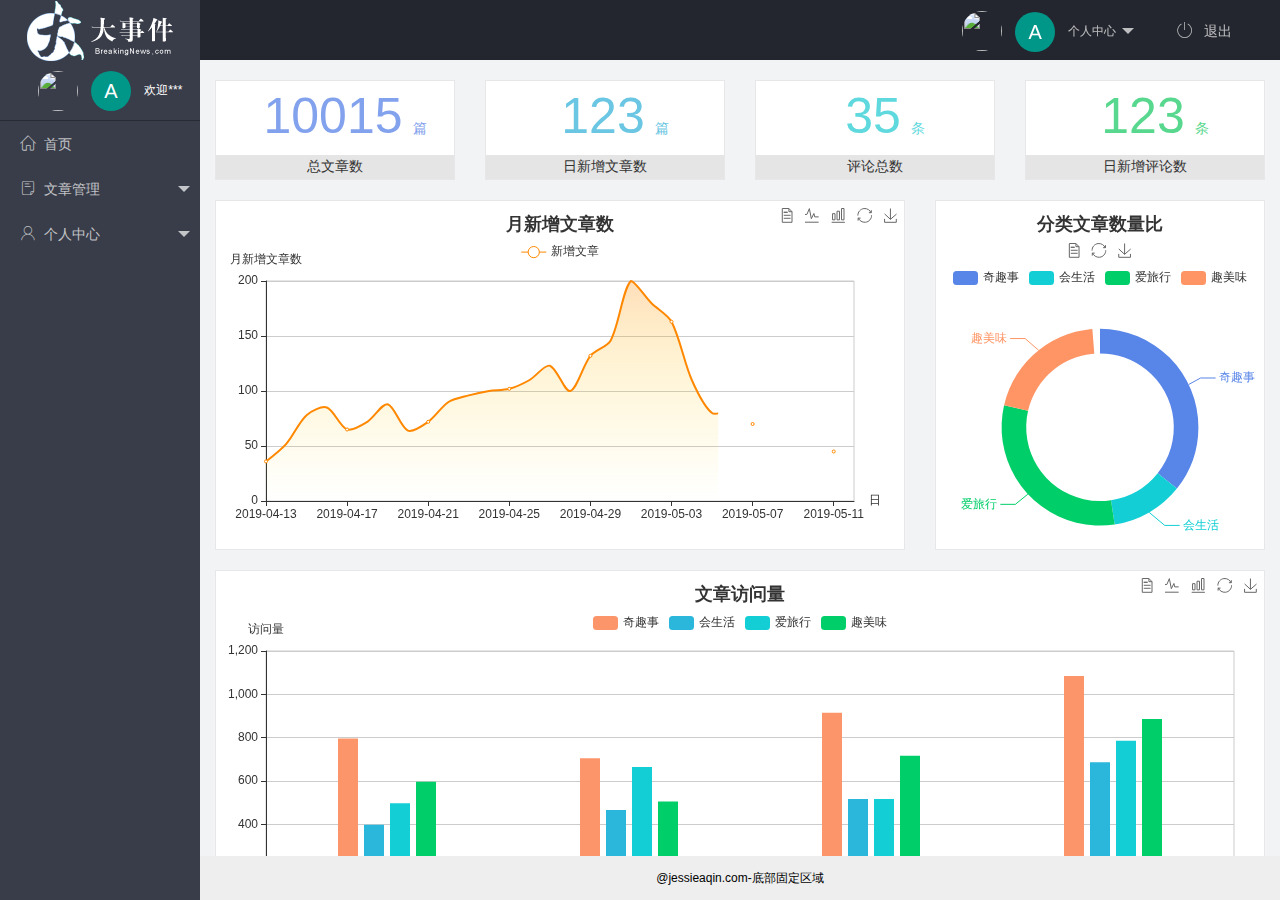
==== home/index.html @ b2eccbf6 "完成了主页功能的开发" ====
<!DOCTYPE html>
<html lang="en">

<head>
    <meta charset="UTF-8">
    <meta http-equiv="X-UA-Compatible" content="IE=edge">
    <meta name="viewport" content="width=device-width, initial-scale=1.0">
    <title>Document</title>
    <!-- 导入layui的样式表 -->
    <link rel="stylesheet" href="/assets/lib/layui/css/layui.css" />
    <!-- 导入自己的样式表 -->
    <link rel="stylesheet" href="/assets/css/index.css" />
    <!--  -->
    <link rel="stylesheet" href="/assets/fonts/iconfont.css">
</head>

<body>
    <div class="layui-layout layui-layout-admin">
        <div class="layui-header">
            <div class="layui-logo layui-hide-xs layui-bg-black">
                <img src="/assets/images/logo.png" alt="" />
            </div>
            <!-- 头部区域（可配合layui 已有的水平导航） -->
            <ul class="layui-nav layui-layout-right">
                <li class="layui-nav-item layui-hide layui-show-md-inline-block">
                    <a href="javascript:;" class="userinfo">
                        <img src="//tva1.sinaimg.cn/crop.0.0.118.118.180/5db11ff4gw1e77d3nqrv8j203b03cweg.jpg"
                            class="layui-nav-img">
                        <span class="text-avatar">A</span>
                        个人中心
                    </a>
                    <dl class="layui-nav-child">
                        <dd><a href="">基本资料</a></dd>
                        <dd><a href="">更换头像</a></dd>
                        <dd><a href="">重置密码</a></dd>
                    </dl>
                </li>
                <li class="layui-nav-item" lay-header-event="menuRight" lay-unselect>
                    <a href="javascript:;" id="btnLogout">
                        <i class="layui-icon">
                            <span class="iconfont icon-tuichu"></span>
                            退出</i>
                    </a>
                </li>
            </ul>
        </div>

        <div class="layui-side layui-bg-black">
            <div class="layui-side-scroll">
                <!-- 头像区域 -->
                <div href="javascript:;" class="userinfo">
                    <img src="//tva1.sinaimg.cn/crop.0.0.118.118.180/5db11ff4gw1e77d3nqrv8j203b03cweg.jpg"
                        class="layui-nav-img">
                    <span class="text-avatar">A</span>
                    <span class="welcome">欢迎***</span>

                </div>
                <!-- 左侧导航区域（可配合layui已有的垂直导航） -->
                <ul class="layui-nav layui-nav-tree" lay-shrink="all">
                    <li class="layui-nav-item">
                        <a href="/home/dashboard.html" target="fm">
                            <span class="iconfont icon-home"></span>首页</a>
                    </li>

                    <li class="layui-nav-item">
                        <a class="" href="javascript:;">
                            <span class="iconfont icon-16"></span>文章管理</a>
                        <dl class="layui-nav-child">
                            <dd><a href="javascript:;">
                                    <i class="layui-icon layui-icon-app"></i>文章类别</a></dd>
                            <dd><a href="javascript:;">
                                    <i class="layui-icon layui-icon-app"></i>文章列表</a></dd>
                            <dd><a href="javascript:;">
                                    <i class="layui-icon layui-icon-app"></i>发布文章</a></dd>
                        </dl>
                    </li>
                    <li class="layui-nav-item">
                        <a href="javascript:;">
                            <span class="iconfont icon-user"></span>个人中心</a>
                        <dl class="layui-nav-child">
                            <dd><a href="javascript:;">
                                    <i class="layui-icon layui-icon-app"></i>基本资料</a></dd>
                            <dd><a href="javascript:;">
                                    <i class="layui-icon layui-icon-app"></i>更换头像</a></dd>
                            <dd><a href="javascript:;">
                                    <i class="layui-icon layui-icon-app"></i>重置密码</a></dd>
                        </dl>
                    </li>

                </ul>
            </div>
        </div>

        <div class="layui-body">
            <!-- 内容主体区域 -->
            <iframe src="/home/dashboard.html" frameborder="0" name="fm"></iframe>
        </div>

        <div class="layui-footer">
            <!-- 底部固定区域 -->
            @jessieaqin.com-底部固定区域
        </div>
    </div>
    <!-- 导入layui 的JS文件 -->
    <script src="/assets/lib/layui/layui.all.js"></script>
    <!-- 导入JQuery -->
    <script src="/assets/lib/jquery.js"></script>
    <!-- 导入自己封装的 baseAPI -->
    <script src="/assets/js/baseApi.js"></script>
    <!-- 导入自己的js文件 -->
    <script src="/assets/js/index.js"></script>


</body>

</html>
---- assets/lib/layui/css/layui.css ----
/** layui-v2.5.5 MIT License By https://www.layui.com */
 .layui-inline,img{display:inline-block;vertical-align:middle}h1,h2,h3,h4,h5,h6{font-weight:400}.layui-edge,.layui-header,.layui-inline,.layui-main{position:relative}.layui-body,.layui-edge,.layui-elip{overflow:hidden}.layui-btn,.layui-edge,.layui-inline,img{vertical-align:middle}.layui-btn,.layui-disabled,.layui-icon,.layui-unselect{-moz-user-select:none;-webkit-user-select:none;-ms-user-select:none}.layui-elip,.layui-form-checkbox span,.layui-form-pane .layui-form-label{text-overflow:ellipsis;white-space:nowrap}.layui-breadcrumb,.layui-tree-btnGroup{visibility:hidden}blockquote,body,button,dd,div,dl,dt,form,h1,h2,h3,h4,h5,h6,input,li,ol,p,pre,td,textarea,th,ul{margin:0;padding:0;-webkit-tap-highlight-color:rgba(0,0,0,0)}a:active,a:hover{outline:0}img{border:none}li{list-style:none}table{border-collapse:collapse;border-spacing:0}h4,h5,h6{font-size:100%}button,input,optgroup,option,select,textarea{font-family:inherit;font-size:inherit;font-style:inherit;font-weight:inherit;outline:0}pre{white-space:pre-wrap;white-space:-moz-pre-wrap;white-space:-pre-wrap;white-space:-o-pre-wrap;word-wrap:break-word}body{line-height:24px;font:14px Helvetica Neue,Helvetica,PingFang SC,Tahoma,Arial,sans-serif}hr{height:1px;margin:10px 0;border:0;clear:both}a{color:#333;text-decoration:none}a:hover{color:#777}a cite{font-style:normal;*cursor:pointer}.layui-border-box,.layui-border-box *{box-sizing:border-box}.layui-box,.layui-box *{box-sizing:content-box}.layui-clear{clear:both;*zoom:1}.layui-clear:after{content:'\20';clear:both;*zoom:1;display:block;height:0}.layui-inline{*display:inline;*zoom:1}.layui-edge{display:inline-block;width:0;height:0;border-width:6px;border-style:dashed;border-color:transparent}.layui-edge-top{top:-4px;border-bottom-color:#999;border-bottom-style:solid}.layui-edge-right{border-left-color:#999;border-left-style:solid}.layui-edge-bottom{top:2px;border-top-color:#999;border-top-style:solid}.layui-edge-left{border-right-color:#999;border-right-style:solid}.layui-disabled,.layui-disabled:hover{color:#d2d2d2!important;cursor:not-allowed!important}.layui-circle{border-radius:100%}.layui-show{display:block!important}.layui-hide{display:none!important}@font-face{font-family:layui-icon;src:url(../font/iconfont.eot?v=250);src:url(../font/iconfont.eot?v=250#iefix) format('embedded-opentype'),url(../font/iconfont.woff2?v=250) format('woff2'),url(../font/iconfont.woff?v=250) format('woff'),url(../font/iconfont.ttf?v=250) format('truetype'),url(../font/iconfont.svg?v=250#layui-icon) format('svg')}.layui-icon{font-family:layui-icon!important;font-size:16px;font-style:normal;-webkit-font-smoothing:antialiased;-moz-osx-font-smoothing:grayscale}.layui-icon-reply-fill:before{content:"\e611"}.layui-icon-set-fill:before{content:"\e614"}.layui-icon-menu-fill:before{content:"\e60f"}.layui-icon-search:before{content:"\e615"}.layui-icon-share:before{content:"\e641"}.layui-icon-set-sm:before{content:"\e620"}.layui-icon-engine:before{content:"\e628"}.layui-icon-close:before{content:"\1006"}.layui-icon-close-fill:before{content:"\1007"}.layui-icon-chart-screen:before{content:"\e629"}.layui-icon-star:before{content:"\e600"}.layui-icon-circle-dot:before{content:"\e617"}.layui-icon-chat:before{content:"\e606"}.layui-icon-release:before{content:"\e609"}.layui-icon-list:before{content:"\e60a"}.layui-icon-chart:before{content:"\e62c"}.layui-icon-ok-circle:before{content:"\1005"}.layui-icon-layim-theme:before{content:"\e61b"}.layui-icon-table:before{content:"\e62d"}.layui-icon-right:before{content:"\e602"}.layui-icon-left:before{content:"\e603"}.layui-icon-cart-simple:before{content:"\e698"}.layui-icon-face-cry:before{content:"\e69c"}.layui-icon-face-smile:before{content:"\e6af"}.layui-icon-survey:before{content:"\e6b2"}.layui-icon-tree:before{content:"\e62e"}.layui-icon-upload-circle:before{content:"\e62f"}.layui-icon-add-circle:before{content:"\e61f"}.layui-icon-download-circle:before{content:"\e601"}.layui-icon-templeate-1:before{content:"\e630"}.layui-icon-util:before{content:"\e631"}.layui-icon-face-surprised:before{content:"\e664"}.layui-icon-edit:before{content:"\e642"}.layui-icon-speaker:before{content:"\e645"}.layui-icon-down:before{content:"\e61a"}.layui-icon-file:before{content:"\e621"}.layui-icon-layouts:before{content:"\e632"}.layui-icon-rate-half:before{content:"\e6c9"}.layui-icon-add-circle-fine:before{content:"\e608"}.layui-icon-prev-circle:before{content:"\e633"}.layui-icon-read:before{content:"\e705"}.layui-icon-404:before{content:"\e61c"}.layui-icon-carousel:before{content:"\e634"}.layui-icon-help:before{content:"\e607"}.layui-icon-code-circle:before{content:"\e635"}.layui-icon-water:before{content:"\e636"}.layui-icon-username:before{content:"\e66f"}.layui-icon-find-fill:before{content:"\e670"}.layui-icon-about:before{content:"\e60b"}.layui-icon-location:before{content:"\e715"}.layui-icon-up:before{content:"\e619"}.layui-icon-pause:before{content:"\e651"}.layui-icon-date:before{content:"\e637"}.layui-icon-layim-uploadfile:before{content:"\e61d"}.layui-icon-delete:before{content:"\e640"}.layui-icon-play:before{content:"\e652"}.layui-icon-top:before{content:"\e604"}.layui-icon-friends:before{content:"\e612"}.layui-icon-refresh-3:before{content:"\e9aa"}.layui-icon-ok:before{content:"\e605"}.layui-icon-layer:before{content:"\e638"}.layui-icon-face-smile-fine:before{content:"\e60c"}.layui-icon-dollar:before{content:"\e659"}.layui-icon-group:before{content:"\e613"}.layui-icon-layim-download:before{content:"\e61e"}.layui-icon-picture-fine:before{content:"\e60d"}.layui-icon-link:before{content:"\e64c"}.layui-icon-diamond:before{content:"\e735"}.layui-icon-log:before{content:"\e60e"}.layui-icon-rate-solid:before{content:"\e67a"}.layui-icon-fonts-del:before{content:"\e64f"}.layui-icon-unlink:before{content:"\e64d"}.layui-icon-fonts-clear:before{content:"\e639"}.layui-icon-triangle-r:before{content:"\e623"}.layui-icon-circle:before{content:"\e63f"}.layui-icon-radio:before{content:"\e643"}.layui-icon-align-center:before{content:"\e647"}.layui-icon-align-right:before{content:"\e648"}.layui-icon-align-left:before{content:"\e649"}.layui-icon-loading-1:before{content:"\e63e"}.layui-icon-return:before{content:"\e65c"}.layui-icon-fonts-strong:before{content:"\e62b"}.layui-icon-upload:before{content:"\e67c"}.layui-icon-dialogue:before{content:"\e63a"}.layui-icon-video:before{content:"\e6ed"}.layui-icon-headset:before{content:"\e6fc"}.layui-icon-cellphone-fine:before{content:"\e63b"}.layui-icon-add-1:before{content:"\e654"}.layui-icon-face-smile-b:before{content:"\e650"}.layui-icon-fonts-html:before{content:"\e64b"}.layui-icon-form:before{content:"\e63c"}.layui-icon-cart:before{content:"\e657"}.layui-icon-camera-fill:before{content:"\e65d"}.layui-icon-tabs:before{content:"\e62a"}.layui-icon-fonts-code:before{content:"\e64e"}.layui-icon-fire:before{content:"\e756"}.layui-icon-set:before{content:"\e716"}.layui-icon-fonts-u:before{content:"\e646"}.layui-icon-triangle-d:before{content:"\e625"}.layui-icon-tips:before{content:"\e702"}.layui-icon-picture:before{content:"\e64a"}.layui-icon-more-vertical:before{content:"\e671"}.layui-icon-flag:before{content:"\e66c"}.layui-icon-loading:before{content:"\e63d"}.layui-icon-fonts-i:before{content:"\e644"}.layui-icon-refresh-1:before{content:"\e666"}.layui-icon-rmb:before{content:"\e65e"}.layui-icon-home:before{content:"\e68e"}.layui-icon-user:before{content:"\e770"}.layui-icon-notice:before{content:"\e667"}.layui-icon-login-weibo:before{content:"\e675"}.layui-icon-voice:before{content:"\e688"}.layui-icon-upload-drag:before{content:"\e681"}.layui-icon-login-qq:before{content:"\e676"}.layui-icon-snowflake:before{content:"\e6b1"}.layui-icon-file-b:before{content:"\e655"}.layui-icon-template:before{content:"\e663"}.layui-icon-auz:before{content:"\e672"}.layui-icon-console:before{content:"\e665"}.layui-icon-app:before{content:"\e653"}.layui-icon-prev:before{content:"\e65a"}.layui-icon-website:before{content:"\e7ae"}.layui-icon-next:before{content:"\e65b"}.layui-icon-component:before{content:"\e857"}.layui-icon-more:before{content:"\e65f"}.layui-icon-login-wechat:before{content:"\e677"}.layui-icon-shrink-right:before{content:"\e668"}.layui-icon-spread-left:before{content:"\e66b"}.layui-icon-camera:before{content:"\e660"}.layui-icon-note:before{content:"\e66e"}.layui-icon-refresh:before{content:"\e669"}.layui-icon-female:before{content:"\e661"}.layui-icon-male:before{content:"\e662"}.layui-icon-password:before{content:"\e673"}.layui-icon-senior:before{content:"\e674"}.layui-icon-theme:before{content:"\e66a"}.layui-icon-tread:before{content:"\e6c5"}.layui-icon-praise:before{content:"\e6c6"}.layui-icon-star-fill:before{content:"\e658"}.layui-icon-rate:before{content:"\e67b"}.layui-icon-template-1:before{content:"\e656"}.layui-icon-vercode:before{content:"\e679"}.layui-icon-cellphone:before{content:"\e678"}.layui-icon-screen-full:before{content:"\e622"}.layui-icon-screen-restore:before{content:"\e758"}.layui-icon-cols:before{content:"\e610"}.layui-icon-export:before{content:"\e67d"}.layui-icon-print:before{content:"\e66d"}.layui-icon-slider:before{content:"\e714"}.layui-icon-addition:before{content:"\e624"}.layui-icon-subtraction:before{content:"\e67e"}.layui-icon-service:before{content:"\e626"}.layui-icon-transfer:before{content:"\e691"}.layui-main{width:1140px;margin:0 auto}.layui-header{z-index:1000;height:60px}.layui-header a:hover{transition:all .5s;-webkit-transition:all .5s}.layui-side{position:fixed;left:0;top:0;bottom:0;z-index:999;width:200px;overflow-x:hidden}.layui-side-scroll{position:relative;width:220px;height:100%;overflow-x:hidden}.layui-body{position:absolute;left:200px;right:0;top:0;bottom:0;z-index:998;width:auto;overflow-y:auto;box-sizing:border-box}.layui-layout-body{overflow:hidden}.layui-layout-admin .layui-header{background-color:#23262E}.layui-layout-admin .layui-side{top:60px;width:200px;overflow-x:hidden}.layui-layout-admin .layui-body{position:fixed;top:60px;bottom:44px}.layui-layout-admin .layui-main{width:auto;margin:0 15px}.layui-layout-admin .layui-footer{position:fixed;left:200px;right:0;bottom:0;height:44px;line-height:44px;padding:0 15px;background-color:#eee}.layui-layout-admin .layui-logo{position:absolute;left:0;top:0;width:200px;height:100%;line-height:60px;text-align:center;color:#009688;font-size:16px}.layui-layout-admin .layui-header .layui-nav{background:0 0}.layui-layout-left{position:absolute!important;left:200px;top:0}.layui-layout-right{position:absolute!important;right:0;top:0}.layui-container{position:relative;margin:0 auto;padding:0 15px;box-sizing:border-box}.layui-fluid{position:relative;margin:0 auto;padding:0 15px}.layui-row:after,.layui-row:before{content:'';display:block;clear:both}.layui-col-lg1,.layui-col-lg10,.layui-col-lg11,.layui-col-lg12,.layui-col-lg2,.layui-col-lg3,.layui-col-lg4,.layui-col-lg5,.layui-col-lg6,.layui-col-lg7,.layui-col-lg8,.layui-col-lg9,.layui-col-md1,.layui-col-md10,.layui-col-md11,.layui-col-md12,.layui-col-md2,.layui-col-md3,.layui-col-md4,.layui-col-md5,.layui-col-md6,.layui-col-md7,.layui-col-md8,.layui-col-md9,.layui-col-sm1,.layui-col-sm10,.layui-col-sm11,.layui-col-sm12,.layui-col-sm2,.layui-col-sm3,.layui-col-sm4,.layui-col-sm5,.layui-col-sm6,.layui-col-sm7,.layui-col-sm8,.layui-col-sm9,.layui-col-xs1,.layui-col-xs10,.layui-col-xs11,.layui-col-xs12,.layui-col-xs2,.layui-col-xs3,.layui-col-xs4,.layui-col-xs5,.layui-col-xs6,.layui-col-xs7,.layui-col-xs8,.layui-col-xs9{position:relative;display:block;box-sizing:border-box}.layui-col-xs1,.layui-col-xs10,.layui-col-xs11,.layui-col-xs12,.layui-col-xs2,.layui-col-xs3,.layui-col-xs4,.layui-col-xs5,.layui-col-xs6,.layui-col-xs7,.layui-col-xs8,.layui-col-xs9{float:left}.layui-col-xs1{width:8.33333333%}.layui-col-xs2{width:16.66666667%}.layui-col-xs3{width:25%}.layui-col-xs4{width:33.33333333%}.layui-col-xs5{width:41.66666667%}.layui-col-xs6{width:50%}.layui-col-xs7{width:58.33333333%}.layui-col-xs8{width:66.66666667%}.layui-col-xs9{width:75%}.layui-col-xs10{width:83.33333333%}.layui-col-xs11{width:91.66666667%}.layui-col-xs12{width:100%}.layui-col-xs-offset1{margin-left:8.33333333%}.layui-col-xs-offset2{margin-left:16.66666667%}.layui-col-xs-offset3{margin-left:25%}.layui-col-xs-offset4{margin-left:33.33333333%}.layui-col-xs-offset5{margin-left:41.66666667%}.layui-col-xs-offset6{margin-left:50%}.layui-col-xs-offset7{margin-left:58.33333333%}.layui-col-xs-offset8{margin-left:66.66666667%}.layui-col-xs-offset9{margin-left:75%}.layui-col-xs-offset10{margin-left:83.33333333%}.layui-col-xs-offset11{margin-left:91.66666667%}.layui-col-xs-offset12{margin-left:100%}@media screen and (max-width:768px){.layui-hide-xs{display:none!important}.layui-show-xs-block{display:block!important}.layui-show-xs-inline{display:inline!important}.layui-show-xs-inline-block{display:inline-block!important}}@media screen and (min-width:768px){.layui-container{width:750px}.layui-hide-sm{display:none!important}.layui-show-sm-block{display:block!important}.layui-show-sm-inline{display:inline!important}.layui-show-sm-inline-block{display:inline-block!important}.layui-col-sm1,.layui-col-sm10,.layui-col-sm11,.layui-col-sm12,.layui-col-sm2,.layui-col-sm3,.layui-col-sm4,.layui-col-sm5,.layui-col-sm6,.layui-col-sm7,.layui-col-sm8,.layui-col-sm9{float:left}.layui-col-sm1{width:8.33333333%}.layui-col-sm2{width:16.66666667%}.layui-col-sm3{width:25%}.layui-col-sm4{width:33.33333333%}.layui-col-sm5{width:41.66666667%}.layui-col-sm6{width:50%}.layui-col-sm7{width:58.33333333%}.layui-col-sm8{width:66.66666667%}.layui-col-sm9{width:75%}.layui-col-sm10{width:83.33333333%}.layui-col-sm11{width:91.66666667%}.layui-col-sm12{width:100%}.layui-col-sm-offset1{margin-left:8.33333333%}.layui-col-sm-offset2{margin-left:16.66666667%}.layui-col-sm-offset3{margin-left:25%}.layui-col-sm-offset4{margin-left:33.33333333%}.layui-col-sm-offset5{margin-left:41.66666667%}.layui-col-sm-offset6{margin-left:50%}.layui-col-sm-offset7{margin-left:58.33333333%}.layui-col-sm-offset8{margin-left:66.66666667%}.layui-col-sm-offset9{margin-left:75%}.layui-col-sm-offset10{margin-left:83.33333333%}.layui-col-sm-offset11{margin-left:91.66666667%}.layui-col-sm-offset12{margin-left:100%}}@media screen and (min-width:992px){.layui-container{width:970px}.layui-hide-md{display:none!important}.layui-show-md-block{display:block!important}.layui-show-md-inline{display:inline!important}.layui-show-md-inline-block{display:inline-block!important}.layui-col-md1,.layui-col-md10,.layui-col-md11,.layui-col-md12,.layui-col-md2,.layui-col-md3,.layui-col-md4,.layui-col-md5,.layui-col-md6,.layui-col-md7,.layui-col-md8,.layui-col-md9{float:left}.layui-col-md1{width:8.33333333%}.layui-col-md2{width:16.66666667%}.layui-col-md3{width:25%}.layui-col-md4{width:33.33333333%}.layui-col-md5{width:41.66666667%}.layui-col-md6{width:50%}.layui-col-md7{width:58.33333333%}.layui-col-md8{width:66.66666667%}.layui-col-md9{width:75%}.layui-col-md10{width:83.33333333%}.layui-col-md11{width:91.66666667%}.layui-col-md12{width:100%}.layui-col-md-offset1{margin-left:8.33333333%}.layui-col-md-offset2{margin-left:16.66666667%}.layui-col-md-offset3{margin-left:25%}.layui-col-md-offset4{margin-left:33.33333333%}.layui-col-md-offset5{margin-left:41.66666667%}.layui-col-md-offset6{margin-left:50%}.layui-col-md-offset7{margin-left:58.33333333%}.layui-col-md-offset8{margin-left:66.66666667%}.layui-col-md-offset9{margin-left:75%}.layui-col-md-offset10{margin-left:83.33333333%}.layui-col-md-offset11{margin-left:91.66666667%}.layui-col-md-offset12{margin-left:100%}}@media screen and (min-width:1200px){.layui-container{width:1170px}.layui-hide-lg{display:none!important}.layui-show-lg-block{display:block!important}.layui-show-lg-inline{display:inline!important}.layui-show-lg-inline-block{display:inline-block!important}.layui-col-lg1,.layui-col-lg10,.layui-col-lg11,.layui-col-lg12,.layui-col-lg2,.layui-col-lg3,.layui-col-lg4,.layui-col-lg5,.layui-col-lg6,.layui-col-lg7,.layui-col-lg8,.layui-col-lg9{float:left}.layui-col-lg1{width:8.33333333%}.layui-col-lg2{width:16.66666667%}.layui-col-lg3{width:25%}.layui-col-lg4{width:33.33333333%}.layui-col-lg5{width:41.66666667%}.layui-col-lg6{width:50%}.layui-col-lg7{width:58.33333333%}.layui-col-lg8{width:66.66666667%}.layui-col-lg9{width:75%}.layui-col-lg10{width:83.33333333%}.layui-col-lg11{width:91.66666667%}.layui-col-lg12{width:100%}.layui-col-lg-offset1{margin-left:8.33333333%}.layui-col-lg-offset2{margin-left:16.66666667%}.layui-col-lg-offset3{margin-left:25%}.layui-col-lg-offset4{margin-left:33.33333333%}.layui-col-lg-offset5{margin-left:41.66666667%}.layui-col-lg-offset6{margin-left:50%}.layui-col-lg-offset7{margin-left:58.33333333%}.layui-col-lg-offset8{margin-left:66.66666667%}.layui-col-lg-offset9{margin-left:75%}.layui-col-lg-offset10{margin-left:83.33333333%}.layui-col-lg-offset11{margin-left:91.66666667%}.layui-col-lg-offset12{margin-left:100%}}.layui-col-space1{margin:-.5px}.layui-col-space1>*{padding:.5px}.layui-col-space3{margin:-1.5px}.layui-col-space3>*{padding:1.5px}.layui-col-space5{margin:-2.5px}.layui-col-space5>*{padding:2.5px}.layui-col-space8{margin:-3.5px}.layui-col-space8>*{padding:3.5px}.layui-col-space10{margin:-5px}.layui-col-space10>*{padding:5px}.layui-col-space12{margin:-6px}.layui-col-space12>*{padding:6px}.layui-col-space15{margin:-7.5px}.layui-col-space15>*{padding:7.5px}.layui-col-space18{margin:-9px}.layui-col-space18>*{padding:9px}.layui-col-space20{margin:-10px}.layui-col-space20>*{padding:10px}.layui-col-space22{margin:-11px}.layui-col-space22>*{padding:11px}.layui-col-space25{margin:-12.5px}.layui-col-space25>*{padding:12.5px}.layui-col-space30{margin:-15px}.layui-col-space30>*{padding:15px}.layui-btn,.layui-input,.layui-select,.layui-textarea,.layui-upload-button{outline:0;-webkit-appearance:none;transition:all .3s;-webkit-transition:all .3s;box-sizing:border-box}.layui-elem-quote{margin-bottom:10px;padding:15px;line-height:22px;border-left:5px solid #009688;border-radius:0 2px 2px 0;background-color:#f2f2f2}.layui-quote-nm{border-style:solid;border-width:1px 1px 1px 5px;background:0 0}.layui-elem-field{margin-bottom:10px;padding:0;border-width:1px;border-style:solid}.layui-elem-field legend{margin-left:20px;padding:0 10px;font-size:20px;font-weight:300}.layui-field-title{margin:10px 0 20px;border-width:1px 0 0}.layui-field-box{padding:10px 15px}.layui-field-title .layui-field-box{padding:10px 0}.layui-progress{position:relative;height:6px;border-radius:20px;background-color:#e2e2e2}.layui-progress-bar{position:absolute;left:0;top:0;width:0;max-width:100%;height:6px;border-radius:20px;text-align:right;background-color:#5FB878;transition:all .3s;-webkit-transition:all .3s}.layui-progress-big,.layui-progress-big .layui-progress-bar{height:18px;line-height:18px}.layui-progress-text{position:relative;top:-20px;line-height:18px;font-size:12px;color:#666}.layui-progress-big .layui-progress-text{position:static;padding:0 10px;color:#fff}.layui-collapse{border-width:1px;border-style:solid;border-radius:2px}.layui-colla-content,.layui-colla-item{border-top-width:1px;border-top-style:solid}.layui-colla-item:first-child{border-top:none}.layui-colla-title{position:relative;height:42px;line-height:42px;padding:0 15px 0 35px;color:#333;background-color:#f2f2f2;cursor:pointer;font-size:14px;overflow:hidden}.layui-colla-content{display:none;padding:10px 15px;line-height:22px;color:#666}.layui-colla-icon{position:absolute;left:15px;top:0;font-size:14px}.layui-card{margin-bottom:15px;border-radius:2px;background-color:#fff;box-shadow:0 1px 2px 0 rgba(0,0,0,.05)}.layui-card:last-child{margin-bottom:0}.layui-card-header{position:relative;height:42px;line-height:42px;padding:0 15px;border-bottom:1px solid #f6f6f6;color:#333;border-radius:2px 2px 0 0;font-size:14px}.layui-bg-black,.layui-bg-blue,.layui-bg-cyan,.layui-bg-green,.layui-bg-orange,.layui-bg-red{color:#fff!important}.layui-card-body{position:relative;padding:10px 15px;line-height:24px}.layui-card-body[pad15]{padding:15px}.layui-card-body[pad20]{padding:20px}.layui-card-body .layui-table{margin:5px 0}.layui-card .layui-tab{margin:0}.layui-panel-window{position:relative;padding:15px;border-radius:0;border-top:5px solid #E6E6E6;background-color:#fff}.layui-auxiliar-moving{position:fixed;left:0;right:0;top:0;bottom:0;width:100%;height:100%;background:0 0;z-index:9999999999}.layui-form-label,.layui-form-mid,.layui-form-select,.layui-input-block,.layui-input-inline,.layui-textarea{position:relative}.layui-bg-red{background-color:#FF5722!important}.layui-bg-orange{background-color:#FFB800!important}.layui-bg-green{background-color:#009688!important}.layui-bg-cyan{background-color:#2F4056!important}.layui-bg-blue{background-color:#1E9FFF!important}.layui-bg-black{background-color:#393D49!important}.layui-bg-gray{background-color:#eee!important;color:#666!important}.layui-badge-rim,.layui-colla-content,.layui-colla-item,.layui-collapse,.layui-elem-field,.layui-form-pane .layui-form-item[pane],.layui-form-pane .layui-form-label,.layui-input,.layui-layedit,.layui-layedit-tool,.layui-quote-nm,.layui-select,.layui-tab-bar,.layui-tab-card,.layui-tab-title,.layui-tab-title .layui-this:after,.layui-textarea{border-color:#e6e6e6}.layui-timeline-item:before,hr{background-color:#e6e6e6}.layui-text{line-height:22px;font-size:14px;color:#666}.layui-text h1,.layui-text h2,.layui-text h3{font-weight:500;color:#333}.layui-text h1{font-size:30px}.layui-text h2{font-size:24px}.layui-text h3{font-size:18px}.layui-text a:not(.layui-btn){color:#01AAED}.layui-text a:not(.layui-btn):hover{text-decoration:underline}.layui-text ul{padding:5px 0 5px 15px}.layui-text ul li{margin-top:5px;list-style-type:disc}.layui-text em,.layui-word-aux{color:#999!important;padding:0 5px!important}.layui-btn{display:inline-block;height:38px;line-height:38px;padding:0 18px;background-color:#009688;color:#fff;white-space:nowrap;text-align:center;font-size:14px;border:none;border-radius:2px;cursor:pointer}.layui-btn:hover{opacity:.8;filter:alpha(opacity=80);color:#fff}.layui-btn:active{opacity:1;filter:alpha(opacity=100)}.layui-btn+.layui-btn{margin-left:10px}.layui-btn-container{font-size:0}.layui-btn-container .layui-btn{margin-right:10px;margin-bottom:10px}.layui-btn-container .layui-btn+.layui-btn{margin-left:0}.layui-table .layui-btn-container .layui-btn{margin-bottom:9px}.layui-btn-radius{border-radius:100px}.layui-btn .layui-icon{margin-right:3px;font-size:18px;vertical-align:bottom;vertical-align:middle\9}.layui-btn-primary{border:1px solid #C9C9C9;background-color:#fff;color:#555}.layui-btn-primary:hover{border-color:#009688;color:#333}.layui-btn-normal{background-color:#1E9FFF}.layui-btn-warm{background-color:#FFB800}.layui-btn-danger{background-color:#FF5722}.layui-btn-checked{background-color:#5FB878}.layui-btn-disabled,.layui-btn-disabled:active,.layui-btn-disabled:hover{border:1px solid #e6e6e6;background-color:#FBFBFB;color:#C9C9C9;cursor:not-allowed;opacity:1}.layui-btn-lg{height:44px;line-height:44px;padding:0 25px;font-size:16px}.layui-btn-sm{height:30px;line-height:30px;padding:0 10px;font-size:12px}.layui-btn-sm i{font-size:16px!important}.layui-btn-xs{height:22px;line-height:22px;padding:0 5px;font-size:12px}.layui-btn-xs i{font-size:14px!important}.layui-btn-group{display:inline-block;vertical-align:middle;font-size:0}.layui-btn-group .layui-btn{margin-left:0!important;margin-right:0!important;border-left:1px solid rgba(255,255,255,.5);border-radius:0}.layui-btn-group .layui-btn-primary{border-left:none}.layui-btn-group .layui-btn-primary:hover{border-color:#C9C9C9;color:#009688}.layui-btn-group .layui-btn:first-child{border-left:none;border-radius:2px 0 0 2px}.layui-btn-group .layui-btn-primary:first-child{border-left:1px solid #c9c9c9}.layui-btn-group .layui-btn:last-child{border-radius:0 2px 2px 0}.layui-btn-group .layui-btn+.layui-btn{margin-left:0}.layui-btn-group+.layui-btn-group{margin-left:10px}.layui-btn-fluid{width:100%}.layui-input,.layui-select,.layui-textarea{height:38px;line-height:1.3;line-height:38px\9;border-width:1px;border-style:solid;background-color:#fff;border-radius:2px}.layui-input::-webkit-input-placeholder,.layui-select::-webkit-input-placeholder,.layui-textarea::-webkit-input-placeholder{line-height:1.3}.layui-input,.layui-textarea{display:block;width:100%;padding-left:10px}.layui-input:hover,.layui-textarea:hover{border-color:#D2D2D2!important}.layui-input:focus,.layui-textarea:focus{border-color:#C9C9C9!important}.layui-textarea{min-height:100px;height:auto;line-height:20px;padding:6px 10px;resize:vertical}.layui-select{padding:0 10px}.layui-form input[type=checkbox],.layui-form input[type=radio],.layui-form select{display:none}.layui-form [lay-ignore]{display:initial}.layui-form-item{margin-bottom:15px;clear:both;*zoom:1}.layui-form-item:after{content:'\20';clear:both;*zoom:1;display:block;height:0}.layui-form-label{float:left;display:block;padding:9px 15px;width:80px;font-weight:400;line-height:20px;text-align:right}.layui-form-label-col{display:block;float:none;padding:9px 0;line-height:20px;text-align:left}.layui-form-item .layui-inline{margin-bottom:5px;margin-right:10px}.layui-input-block{margin-left:110px;min-height:36px}.layui-input-inline{display:inline-block;vertical-align:middle}.layui-form-item .layui-input-inline{float:left;width:190px;margin-right:10px}.layui-form-text .layui-input-inline{width:auto}.layui-form-mid{float:left;display:block;padding:9px 0!important;line-height:20px;margin-right:10px}.layui-form-danger+.layui-form-select .layui-input,.layui-form-danger:focus{border-color:#FF5722!important}.layui-form-select .layui-input{padding-right:30px;cursor:pointer}.layui-form-select .layui-edge{position:absolute;right:10px;top:50%;margin-top:-3px;cursor:pointer;border-width:6px;border-top-color:#c2c2c2;border-top-style:solid;transition:all .3s;-webkit-transition:all .3s}.layui-form-select dl{display:none;position:absolute;left:0;top:42px;padding:5px 0;z-index:899;min-width:100%;border:1px solid #d2d2d2;max-height:300px;overflow-y:auto;background-color:#fff;border-radius:2px;box-shadow:0 2px 4px rgba(0,0,0,.12);box-sizing:border-box}.layui-form-select dl dd,.layui-form-select dl dt{padding:0 10px;line-height:36px;white-space:nowrap;overflow:hidden;text-overflow:ellipsis}.layui-form-select dl dt{font-size:12px;color:#999}.layui-form-select dl dd{cursor:pointer}.layui-form-select dl dd:hover{background-color:#f2f2f2;-webkit-transition:.5s all;transition:.5s all}.layui-form-select .layui-select-group dd{padding-left:20px}.layui-form-select dl dd.layui-select-tips{padding-left:10px!important;color:#999}.layui-form-select dl dd.layui-this{background-color:#5FB878;color:#fff}.layui-form-checkbox,.layui-form-select dl dd.layui-disabled{background-color:#fff}.layui-form-selected dl{display:block}.layui-form-checkbox,.layui-form-checkbox *,.layui-form-switch{display:inline-block;vertical-align:middle}.layui-form-selected .layui-edge{margin-top:-9px;-webkit-transform:rotate(180deg);transform:rotate(180deg);margin-top:-3px\9}:root .layui-form-selected .layui-edge{margin-top:-9px\0/IE9}.layui-form-selectup dl{top:auto;bottom:42px}.layui-select-none{margin:5px 0;text-align:center;color:#999}.layui-select-disabled .layui-disabled{border-color:#eee!important}.layui-select-disabled .layui-edge{border-top-color:#d2d2d2}.layui-form-checkbox{position:relative;height:30px;line-height:30px;margin-right:10px;padding-right:30px;cursor:pointer;font-size:0;-webkit-transition:.1s linear;transition:.1s linear;box-sizing:border-box}.layui-form-checkbox span{padding:0 10px;height:100%;font-size:14px;border-radius:2px 0 0 2px;background-color:#d2d2d2;color:#fff;overflow:hidden}.layui-form-checkbox:hover span{background-color:#c2c2c2}.layui-form-checkbox i{position:absolute;right:0;top:0;width:30px;height:28px;border:1px solid #d2d2d2;border-left:none;border-radius:0 2px 2px 0;color:#fff;font-size:20px;text-align:center}.layui-form-checkbox:hover i{border-color:#c2c2c2;color:#c2c2c2}.layui-form-checked,.layui-form-checked:hover{border-color:#5FB878}.layui-form-checked span,.layui-form-checked:hover span{background-color:#5FB878}.layui-form-checked i,.layui-form-checked:hover i{color:#5FB878}.layui-form-item .layui-form-checkbox{margin-top:4px}.layui-form-checkbox[lay-skin=primary]{height:auto!important;line-height:normal!important;min-width:18px;min-height:18px;border:none!important;margin-right:0;padding-left:28px;padding-right:0;background:0 0}.layui-form-checkbox[lay-skin=primary] span{padding-left:0;padding-right:15px;line-height:18px;background:0 0;color:#666}.layui-form-checkbox[lay-skin=primary] i{right:auto;left:0;width:16px;height:16px;line-height:16px;border:1px solid #d2d2d2;font-size:12px;border-radius:2px;background-color:#fff;-webkit-transition:.1s linear;transition:.1s linear}.layui-form-checkbox[lay-skin=primary]:hover i{border-color:#5FB878;color:#fff}.layui-form-checked[lay-skin=primary] i{border-color:#5FB878!important;background-color:#5FB878;color:#fff}.layui-checkbox-disbaled[lay-skin=primary] span{background:0 0!important;color:#c2c2c2}.layui-checkbox-disbaled[lay-skin=primary]:hover i{border-color:#d2d2d2}.layui-form-item .layui-form-checkbox[lay-skin=primary]{margin-top:10px}.layui-form-switch{position:relative;height:22px;line-height:22px;min-width:35px;padding:0 5px;margin-top:8px;border:1px solid #d2d2d2;border-radius:20px;cursor:pointer;background-color:#fff;-webkit-transition:.1s linear;transition:.1s linear}.layui-form-switch i{position:absolute;left:5px;top:3px;width:16px;height:16px;border-radius:20px;background-color:#d2d2d2;-webkit-transition:.1s linear;transition:.1s linear}.layui-form-switch em{position:relative;top:0;width:25px;margin-left:21px;padding:0!important;text-align:center!important;color:#999!important;font-style:normal!important;font-size:12px}.layui-form-onswitch{border-color:#5FB878;background-color:#5FB878}.layui-checkbox-disbaled,.layui-checkbox-disbaled i{border-color:#e2e2e2!important}.layui-form-onswitch i{left:100%;margin-left:-21px;background-color:#fff}.layui-form-onswitch em{margin-left:5px;margin-right:21px;color:#fff!important}.layui-checkbox-disbaled span{background-color:#e2e2e2!important}.layui-checkbox-disbaled:hover i{color:#fff!important}[lay-radio]{display:none}.layui-form-radio,.layui-form-radio *{display:inline-block;vertical-align:middle}.layui-form-radio{line-height:28px;margin:6px 10px 0 0;padding-right:10px;cursor:pointer;font-size:0}.layui-form-radio *{font-size:14px}.layui-form-radio>i{margin-right:8px;font-size:22px;color:#c2c2c2}.layui-form-radio>i:hover,.layui-form-radioed>i{color:#5FB878}.layui-radio-disbaled>i{color:#e2e2e2!important}.layui-form-pane .layui-form-label{width:110px;padding:8px 15px;height:38px;line-height:20px;border-width:1px;border-style:solid;border-radius:2px 0 0 2px;text-align:center;background-color:#FBFBFB;overflow:hidden;box-sizing:border-box}.layui-form-pane .layui-input-inline{margin-left:-1px}.layui-form-pane .layui-input-block{margin-left:110px;left:-1px}.layui-form-pane .layui-input{border-radius:0 2px 2px 0}.layui-form-pane .layui-form-text .layui-form-label{float:none;width:100%;border-radius:2px;box-sizing:border-box;text-align:left}.layui-form-pane .layui-form-text .layui-input-inline{display:block;margin:0;top:-1px;clear:both}.layui-form-pane .layui-form-text .layui-input-block{margin:0;left:0;top:-1px}.layui-form-pane .layui-form-text .layui-textarea{min-height:100px;border-radius:0 0 2px 2px}.layui-form-pane .layui-form-checkbox{margin:4px 0 4px 10px}.layui-form-pane .layui-form-radio,.layui-form-pane .layui-form-switch{margin-top:6px;margin-left:10px}.layui-form-pane .layui-form-item[pane]{position:relative;border-width:1px;border-style:solid}.layui-form-pane .layui-form-item[pane] .layui-form-label{position:absolute;left:0;top:0;height:100%;border-width:0 1px 0 0}.layui-form-pane .layui-form-item[pane] .layui-input-inline{margin-left:110px}@media screen and (max-width:450px){.layui-form-item .layui-form-label{text-overflow:ellipsis;overflow:hidden;white-space:nowrap}.layui-form-item .layui-inline{display:block;margin-right:0;margin-bottom:20px;clear:both}.layui-form-item .layui-inline:after{content:'\20';clear:both;display:block;height:0}.layui-form-item .layui-input-inline{display:block;float:none;left:-3px;width:auto;margin:0 0 10px 112px}.layui-form-item .layui-input-inline+.layui-form-mid{margin-left:110px;top:-5px;padding:0}.layui-form-item .layui-form-checkbox{margin-right:5px;margin-bottom:5px}}.layui-layedit{border-width:1px;border-style:solid;border-radius:2px}.layui-layedit-tool{padding:3px 5px;border-bottom-width:1px;border-bottom-style:solid;font-size:0}.layedit-tool-fixed{position:fixed;top:0;border-top:1px solid #e2e2e2}.layui-layedit-tool .layedit-tool-mid,.layui-layedit-tool .layui-icon{display:inline-block;vertical-align:middle;text-align:center;font-size:14px}.layui-layedit-tool .layui-icon{position:relative;width:32px;height:30px;line-height:30px;margin:3px 5px;color:#777;cursor:pointer;border-radius:2px}.layui-layedit-tool .layui-icon:hover{color:#393D49}.layui-layedit-tool .layui-icon:active{color:#000}.layui-layedit-tool .layedit-tool-active{background-color:#e2e2e2;color:#000}.layui-layedit-tool .layui-disabled,.layui-layedit-tool .layui-disabled:hover{color:#d2d2d2;cursor:not-allowed}.layui-layedit-tool .layedit-tool-mid{width:1px;height:18px;margin:0 10px;background-color:#d2d2d2}.layedit-tool-html{width:50px!important;font-size:30px!important}.layedit-tool-b,.layedit-tool-code,.layedit-tool-help{font-size:16px!important}.layedit-tool-d,.layedit-tool-face,.layedit-tool-image,.layedit-tool-unlink{font-size:18px!important}.layedit-tool-image input{position:absolute;font-size:0;left:0;top:0;width:100%;height:100%;opacity:.01;filter:Alpha(opacity=1);cursor:pointer}.layui-layedit-iframe iframe{display:block;width:100%}#LAY_layedit_code{overflow:hidden}.layui-laypage{display:inline-block;*display:inline;*zoom:1;vertical-align:middle;margin:10px 0;font-size:0}.layui-laypage>a:first-child,.layui-laypage>a:first-child em{border-radius:2px 0 0 2px}.layui-laypage>a:last-child,.layui-laypage>a:last-child em{border-radius:0 2px 2px 0}.layui-laypage>:first-child{margin-left:0!important}.layui-laypage>:last-child{margin-right:0!important}.layui-laypage a,.layui-laypage button,.layui-laypage input,.layui-laypage select,.layui-laypage span{border:1px solid #e2e2e2}.layui-laypage a,.layui-laypage span{display:inline-block;*display:inline;*zoom:1;vertical-align:middle;padding:0 15px;height:28px;line-height:28px;margin:0 -1px 5px 0;background-color:#fff;color:#333;font-size:12px}.layui-flow-more a *,.layui-laypage input,.layui-table-view select[lay-ignore]{display:inline-block}.layui-laypage a:hover{color:#009688}.layui-laypage em{font-style:normal}.layui-laypage .layui-laypage-spr{color:#999;font-weight:700}.layui-laypage a{text-decoration:none}.layui-laypage .layui-laypage-curr{position:relative}.layui-laypage .layui-laypage-curr em{position:relative;color:#fff}.layui-laypage .layui-laypage-curr .layui-laypage-em{position:absolute;left:-1px;top:-1px;padding:1px;width:100%;height:100%;background-color:#009688}.layui-laypage-em{border-radius:2px}.layui-laypage-next em,.layui-laypage-prev em{font-family:Sim sun;font-size:16px}.layui-laypage .layui-laypage-count,.layui-laypage .layui-laypage-limits,.layui-laypage .layui-laypage-refresh,.layui-laypage .layui-laypage-skip{margin-left:10px;margin-right:10px;padding:0;border:none}.layui-laypage .layui-laypage-limits,.layui-laypage .layui-laypage-refresh{vertical-align:top}.layui-laypage .layui-laypage-refresh i{font-size:18px;cursor:pointer}.layui-laypage select{height:22px;padding:3px;border-radius:2px;cursor:pointer}.layui-laypage .layui-laypage-skip{height:30px;line-height:30px;color:#999}.layui-laypage button,.layui-laypage input{height:30px;line-height:30px;border-radius:2px;vertical-align:top;background-color:#fff;box-sizing:border-box}.layui-laypage input{width:40px;margin:0 10px;padding:0 3px;text-align:center}.layui-laypage input:focus,.layui-laypage select:focus{border-color:#009688!important}.layui-laypage button{margin-left:10px;padding:0 10px;cursor:pointer}.layui-table,.layui-table-view{margin:10px 0}.layui-flow-more{margin:10px 0;text-align:center;color:#999;font-size:14px}.layui-flow-more a{height:32px;line-height:32px}.layui-flow-more a *{vertical-align:top}.layui-flow-more a cite{padding:0 20px;border-radius:3px;background-color:#eee;color:#333;font-style:normal}.layui-flow-more a cite:hover{opacity:.8}.layui-flow-more a i{font-size:30px;color:#737383}.layui-table{width:100%;background-color:#fff;color:#666}.layui-table tr{transition:all .3s;-webkit-transition:all .3s}.layui-table th{text-align:left;font-weight:400}.layui-table tbody tr:hover,.layui-table thead tr,.layui-table-click,.layui-table-header,.layui-table-hover,.layui-table-mend,.layui-table-patch,.layui-table-tool,.layui-table-total,.layui-table-total tr,.layui-table[lay-even] tr:nth-child(even){background-color:#f2f2f2}.layui-table td,.layui-table th,.layui-table-col-set,.layui-table-fixed-r,.layui-table-grid-down,.layui-table-header,.layui-table-page,.layui-table-tips-main,.layui-table-tool,.layui-table-total,.layui-table-view,.layui-table[lay-skin=line],.layui-table[lay-skin=row]{border-width:1px;border-style:solid;border-color:#e6e6e6}.layui-table td,.layui-table th{position:relative;padding:9px 15px;min-height:20px;line-height:20px;font-size:14px}.layui-table[lay-skin=line] td,.layui-table[lay-skin=line] th{border-width:0 0 1px}.layui-table[lay-skin=row] td,.layui-table[lay-skin=row] th{border-width:0 1px 0 0}.layui-table[lay-skin=nob] td,.layui-table[lay-skin=nob] th{border:none}.layui-table img{max-width:100px}.layui-table[lay-size=lg] td,.layui-table[lay-size=lg] th{padding:15px 30px}.layui-table-view .layui-table[lay-size=lg] .layui-table-cell{height:40px;line-height:40px}.layui-table[lay-size=sm] td,.layui-table[lay-size=sm] th{font-size:12px;padding:5px 10px}.layui-table-view .layui-table[lay-size=sm] .layui-table-cell{height:20px;line-height:20px}.layui-table[lay-data]{display:none}.layui-table-box{position:relative;overflow:hidden}.layui-table-view .layui-table{position:relative;width:auto;margin:0}.layui-table-view .layui-table[lay-skin=line]{border-width:0 1px 0 0}.layui-table-view .layui-table[lay-skin=row]{border-width:0 0 1px}.layui-table-view .layui-table td,.layui-table-view .layui-table th{padding:5px 0;border-top:none;border-left:none}.layui-table-view .layui-table th.layui-unselect .layui-table-cell span{cursor:pointer}.layui-table-view .layui-table td{cursor:default}.layui-table-view .layui-table td[data-edit=text]{cursor:text}.layui-table-view .layui-form-checkbox[lay-skin=primary] i{width:18px;height:18px}.layui-table-view .layui-form-radio{line-height:0;padding:0}.layui-table-view .layui-form-radio>i{margin:0;font-size:20px}.layui-table-init{position:absolute;left:0;top:0;width:100%;height:100%;text-align:center;z-index:110}.layui-table-init .layui-icon{position:absolute;left:50%;top:50%;margin:-15px 0 0 -15px;font-size:30px;color:#c2c2c2}.layui-table-header{border-width:0 0 1px;overflow:hidden}.layui-table-header .layui-table{margin-bottom:-1px}.layui-table-tool .layui-inline[lay-event]{position:relative;width:26px;height:26px;padding:5px;line-height:16px;margin-right:10px;text-align:center;color:#333;border:1px solid #ccc;cursor:pointer;-webkit-transition:.5s all;transition:.5s all}.layui-table-tool .layui-inline[lay-event]:hover{border:1px solid #999}.layui-table-tool-temp{padding-right:120px}.layui-table-tool-self{position:absolute;right:17px;top:10px}.layui-table-tool .layui-table-tool-self .layui-inline[lay-event]{margin:0 0 0 10px}.layui-table-tool-panel{position:absolute;top:29px;left:-1px;padding:5px 0;min-width:150px;min-height:40px;border:1px solid #d2d2d2;text-align:left;overflow-y:auto;background-color:#fff;box-shadow:0 2px 4px rgba(0,0,0,.12)}.layui-table-cell,.layui-table-tool-panel li{overflow:hidden;text-overflow:ellipsis;white-space:nowrap}.layui-table-tool-panel li{padding:0 10px;line-height:30px;-webkit-transition:.5s all;transition:.5s all}.layui-table-tool-panel li .layui-form-checkbox[lay-skin=primary]{width:100%;padding-left:28px}.layui-table-tool-panel li:hover{background-color:#f2f2f2}.layui-table-tool-panel li .layui-form-checkbox[lay-skin=primary] i{position:absolute;left:0;top:0}.layui-table-tool-panel li .layui-form-checkbox[lay-skin=primary] span{padding:0}.layui-table-tool .layui-table-tool-self .layui-table-tool-panel{left:auto;right:-1px}.layui-table-col-set{position:absolute;right:0;top:0;width:20px;height:100%;border-width:0 0 0 1px;background-color:#fff}.layui-table-sort{width:10px;height:20px;margin-left:5px;cursor:pointer!important}.layui-table-sort .layui-edge{position:absolute;left:5px;border-width:5px}.layui-table-sort .layui-table-sort-asc{top:3px;border-top:none;border-bottom-style:solid;border-bottom-color:#b2b2b2}.layui-table-sort .layui-table-sort-asc:hover{border-bottom-color:#666}.layui-table-sort .layui-table-sort-desc{bottom:5px;border-bottom:none;border-top-style:solid;border-top-color:#b2b2b2}.layui-table-sort .layui-table-sort-desc:hover{border-top-color:#666}.layui-table-sort[lay-sort=asc] .layui-table-sort-asc{border-bottom-color:#000}.layui-table-sort[lay-sort=desc] .layui-table-sort-desc{border-top-color:#000}.layui-table-cell{height:28px;line-height:28px;padding:0 15px;position:relative;box-sizing:border-box}.layui-table-cell .layui-form-checkbox[lay-skin=primary]{top:-1px;padding:0}.layui-table-cell .layui-table-link{color:#01AAED}.laytable-cell-checkbox,.laytable-cell-numbers,.laytable-cell-radio,.laytable-cell-space{padding:0;text-align:center}.layui-table-body{position:relative;overflow:auto;margin-right:-1px;margin-bottom:-1px}.layui-table-body .layui-none{line-height:26px;padding:15px;text-align:center;color:#999}.layui-table-fixed{position:absolute;left:0;top:0;z-index:101}.layui-table-fixed .layui-table-body{overflow:hidden}.layui-table-fixed-l{box-shadow:0 -1px 8px rgba(0,0,0,.08)}.layui-table-fixed-r{left:auto;right:-1px;border-width:0 0 0 1px;box-shadow:-1px 0 8px rgba(0,0,0,.08)}.layui-table-fixed-r .layui-table-header{position:relative;overflow:visible}.layui-table-mend{position:absolute;right:-49px;top:0;height:100%;width:50px}.layui-table-tool{position:relative;z-index:890;width:100%;min-height:50px;line-height:30px;padding:10px 15px;border-width:0 0 1px}.layui-table-tool .layui-btn-container{margin-bottom:-10px}.layui-table-page,.layui-table-total{border-width:1px 0 0;margin-bottom:-1px;overflow:hidden}.layui-table-page{position:relative;width:100%;padding:7px 7px 0;height:41px;font-size:12px;white-space:nowrap}.layui-table-page>div{height:26px}.layui-table-page .layui-laypage{margin:0}.layui-table-page .layui-laypage a,.layui-table-page .layui-laypage span{height:26px;line-height:26px;margin-bottom:10px;border:none;background:0 0}.layui-table-page .layui-laypage a,.layui-table-page .layui-laypage span.layui-laypage-curr{padding:0 12px}.layui-table-page .layui-laypage span{margin-left:0;padding:0}.layui-table-page .layui-laypage .layui-laypage-prev{margin-left:-7px!important}.layui-table-page .layui-laypage .layui-laypage-curr .layui-laypage-em{left:0;top:0;padding:0}.layui-table-page .layui-laypage button,.layui-table-page .layui-laypage input{height:26px;line-height:26px}.layui-table-page .layui-laypage input{width:40px}.layui-table-page .layui-laypage button{padding:0 10px}.layui-table-page select{height:18px}.layui-table-patch .layui-table-cell{padding:0;width:30px}.layui-table-edit{position:absolute;left:0;top:0;width:100%;height:100%;padding:0 14px 1px;border-radius:0;box-shadow:1px 1px 20px rgba(0,0,0,.15)}.layui-table-edit:focus{border-color:#5FB878!important}select.layui-table-edit{padding:0 0 0 10px;border-color:#C9C9C9}.layui-table-view .layui-form-checkbox,.layui-table-view .layui-form-radio,.layui-table-view .layui-form-switch{top:0;margin:0;box-sizing:content-box}.layui-table-view .layui-form-checkbox{top:-1px;height:26px;line-height:26px}.layui-table-view .layui-form-checkbox i{height:26px}.layui-table-grid .layui-table-cell{overflow:visible}.layui-table-grid-down{position:absolute;top:0;right:0;width:26px;height:100%;padding:5px 0;border-width:0 0 0 1px;text-align:center;background-color:#fff;color:#999;cursor:pointer}.layui-table-grid-down .layui-icon{position:absolute;top:50%;left:50%;margin:-8px 0 0 -8px}.layui-table-grid-down:hover{background-color:#fbfbfb}body .layui-table-tips .layui-layer-content{background:0 0;padding:0;box-shadow:0 1px 6px rgba(0,0,0,.12)}.layui-table-tips-main{margin:-44px 0 0 -1px;max-height:150px;padding:8px 15px;font-size:14px;overflow-y:scroll;background-color:#fff;color:#666}.layui-table-tips-c{position:absolute;right:-3px;top:-13px;width:20px;height:20px;padding:3px;cursor:pointer;background-color:#666;border-radius:50%;color:#fff}.layui-table-tips-c:hover{background-color:#777}.layui-table-tips-c:before{position:relative;right:-2px}.layui-upload-file{display:none!important;opacity:.01;filter:Alpha(opacity=1)}.layui-upload-drag,.layui-upload-form,.layui-upload-wrap{display:inline-block}.layui-upload-list{margin:10px 0}.layui-upload-choose{padding:0 10px;color:#999}.layui-upload-drag{position:relative;padding:30px;border:1px dashed #e2e2e2;background-color:#fff;text-align:center;cursor:pointer;color:#999}.layui-upload-drag .layui-icon{font-size:50px;color:#009688}.layui-upload-drag[lay-over]{border-color:#009688}.layui-upload-iframe{position:absolute;width:0;height:0;border:0;visibility:hidden}.layui-upload-wrap{position:relative;vertical-align:middle}.layui-upload-wrap .layui-upload-file{display:block!important;position:absolute;left:0;top:0;z-index:10;font-size:100px;width:100%;height:100%;opacity:.01;filter:Alpha(opacity=1);cursor:pointer}.layui-transfer-active,.layui-transfer-box{display:inline-block;vertical-align:middle}.layui-transfer-box,.layui-transfer-header,.layui-transfer-search{border-width:0;border-style:solid;border-color:#e6e6e6}.layui-transfer-box{position:relative;border-width:1px;width:200px;height:360px;border-radius:2px;background-color:#fff}.layui-transfer-box .layui-form-checkbox{width:100%;margin:0!important}.layui-transfer-header{height:38px;line-height:38px;padding:0 10px;border-bottom-width:1px}.layui-transfer-search{position:relative;padding:10px;border-bottom-width:1px}.layui-transfer-search .layui-input{height:32px;padding-left:30px;font-size:12px}.layui-transfer-search .layui-icon-search{position:absolute;left:20px;top:50%;margin-top:-8px;color:#666}.layui-transfer-active{margin:0 15px}.layui-transfer-active .layui-btn{display:block;margin:0;padding:0 15px;background-color:#5FB878;border-color:#5FB878;color:#fff}.layui-transfer-active .layui-btn-disabled{background-color:#FBFBFB;border-color:#e6e6e6;color:#C9C9C9}.layui-transfer-active .layui-btn:first-child{margin-bottom:15px}.layui-transfer-active .layui-btn .layui-icon{margin:0;font-size:14px!important}.layui-transfer-data{padding:5px 0;overflow:auto}.layui-transfer-data li{height:32px;line-height:32px;padding:0 10px}.layui-transfer-data li:hover{background-color:#f2f2f2;transition:.5s all}.layui-transfer-data .layui-none{padding:15px 10px;text-align:center;color:#999}.layui-nav{position:relative;padding:0 20px;background-color:#393D49;color:#fff;border-radius:2px;font-size:0;box-sizing:border-box}.layui-nav *{font-size:14px}.layui-nav .layui-nav-item{position:relative;display:inline-block;*display:inline;*zoom:1;vertical-align:middle;line-height:60px}.layui-nav .layui-nav-item a{display:block;padding:0 20px;color:#fff;color:rgba(255,255,255,.7);transition:all .3s;-webkit-transition:all .3s}.layui-nav .layui-this:after,.layui-nav-bar,.layui-nav-tree .layui-nav-itemed:after{position:absolute;left:0;top:0;width:0;height:5px;background-color:#5FB878;transition:all .2s;-webkit-transition:all .2s}.layui-nav-bar{z-index:1000}.layui-nav .layui-nav-item a:hover,.layui-nav .layui-this a{color:#fff}.layui-nav .layui-this:after{content:'';top:auto;bottom:0;width:100%}.layui-nav-img{width:30px;height:30px;margin-right:10px;border-radius:50%}.layui-nav .layui-nav-more{content:'';width:0;height:0;border-style:solid dashed dashed;border-color:#fff transparent transparent;overflow:hidden;cursor:pointer;transition:all .2s;-webkit-transition:all .2s;position:absolute;top:50%;right:3px;margin-top:-3px;border-width:6px;border-top-color:rgba(255,255,255,.7)}.layui-nav .layui-nav-mored,.layui-nav-itemed>a .layui-nav-more{margin-top:-9px;border-style:dashed dashed solid;border-color:transparent transparent #fff}.layui-nav-child{display:none;position:absolute;left:0;top:65px;min-width:100%;line-height:36px;padding:5px 0;box-shadow:0 2px 4px rgba(0,0,0,.12);border:1px solid #d2d2d2;background-color:#fff;z-index:100;border-radius:2px;white-space:nowrap}.layui-nav .layui-nav-child a{color:#333}.layui-nav .layui-nav-child a:hover{background-color:#f2f2f2;color:#000}.layui-nav-child dd{position:relative}.layui-nav .layui-nav-child dd.layui-this a,.layui-nav-child dd.layui-this{background-color:#5FB878;color:#fff}.layui-nav-child dd.layui-this:after{display:none}.layui-nav-tree{width:200px;padding:0}.layui-nav-tree .layui-nav-item{display:block;width:100%;line-height:45px}.layui-nav-tree .layui-nav-item a{position:relative;height:45px;line-height:45px;text-overflow:ellipsis;overflow:hidden;white-space:nowrap}.layui-nav-tree .layui-nav-item a:hover{background-color:#4E5465}.layui-nav-tree .layui-nav-bar{width:5px;height:0;background-color:#009688}.layui-nav-tree .layui-nav-child dd.layui-this,.layui-nav-tree .layui-nav-child dd.layui-this a,.layui-nav-tree .layui-this,.layui-nav-tree .layui-this>a,.layui-nav-tree .layui-this>a:hover{background-color:#009688;color:#fff}.layui-nav-tree .layui-this:after{display:none}.layui-nav-itemed>a,.layui-nav-tree .layui-nav-title a,.layui-nav-tree .layui-nav-title a:hover{color:#fff!important}.layui-nav-tree .layui-nav-child{position:relative;z-index:0;top:0;border:none;box-shadow:none}.layui-nav-tree .layui-nav-child a{height:40px;line-height:40px;color:#fff;color:rgba(255,255,255,.7)}.layui-nav-tree .layui-nav-child,.layui-nav-tree .layui-nav-child a:hover{background:0 0;color:#fff}.layui-nav-tree .layui-nav-more{right:10px}.layui-nav-itemed>.layui-nav-child{display:block;padding:0;background-color:rgba(0,0,0,.3)!important}.layui-nav-itemed>.layui-nav-child>.layui-this>.layui-nav-child{display:block}.layui-nav-side{position:fixed;top:0;bottom:0;left:0;overflow-x:hidden;z-index:999}.layui-bg-blue .layui-nav-bar,.layui-bg-blue .layui-nav-itemed:after,.layui-bg-blue .layui-this:after{background-color:#93D1FF}.layui-bg-blue .layui-nav-child dd.layui-this{background-color:#1E9FFF}.layui-bg-blue .layui-nav-itemed>a,.layui-nav-tree.layui-bg-blue .layui-nav-title a,.layui-nav-tree.layui-bg-blue .layui-nav-title a:hover{background-color:#007DDB!important}.layui-breadcrumb{font-size:0}.layui-breadcrumb>*{font-size:14px}.layui-breadcrumb a{color:#999!important}.layui-breadcrumb a:hover{color:#5FB878!important}.layui-breadcrumb a cite{color:#666;font-style:normal}.layui-breadcrumb span[lay-separator]{margin:0 10px;color:#999}.layui-tab{margin:10px 0;text-align:left!important}.layui-tab[overflow]>.layui-tab-title{overflow:hidden}.layui-tab-title{position:relative;left:0;height:40px;white-space:nowrap;font-size:0;border-bottom-width:1px;border-bottom-style:solid;transition:all .2s;-webkit-transition:all .2s}.layui-tab-title li{display:inline-block;*display:inline;*zoom:1;vertical-align:middle;font-size:14px;transition:all .2s;-webkit-transition:all .2s;position:relative;line-height:40px;min-width:65px;padding:0 15px;text-align:center;cursor:pointer}.layui-tab-title li a{display:block}.layui-tab-title .layui-this{color:#000}.layui-tab-title .layui-this:after{position:absolute;left:0;top:0;content:'';width:100%;height:41px;border-width:1px;border-style:solid;border-bottom-color:#fff;border-radius:2px 2px 0 0;box-sizing:border-box;pointer-events:none}.layui-tab-bar{position:absolute;right:0;top:0;z-index:10;width:30px;height:39px;line-height:39px;border-width:1px;border-style:solid;border-radius:2px;text-align:center;background-color:#fff;cursor:pointer}.layui-tab-bar .layui-icon{position:relative;display:inline-block;top:3px;transition:all .3s;-webkit-transition:all .3s}.layui-tab-item{display:none}.layui-tab-more{padding-right:30px;height:auto!important;white-space:normal!important}.layui-tab-more li.layui-this:after{border-bottom-color:#e2e2e2;border-radius:2px}.layui-tab-more .layui-tab-bar .layui-icon{top:-2px;top:3px\9;-webkit-transform:rotate(180deg);transform:rotate(180deg)}:root .layui-tab-more .layui-tab-bar .layui-icon{top:-2px\0/IE9}.layui-tab-content{padding:10px}.layui-tab-title li .layui-tab-close{position:relative;display:inline-block;width:18px;height:18px;line-height:20px;margin-left:8px;top:1px;text-align:center;font-size:14px;color:#c2c2c2;transition:all .2s;-webkit-transition:all .2s}.layui-tab-title li .layui-tab-close:hover{border-radius:2px;background-color:#FF5722;color:#fff}.layui-tab-brief>.layui-tab-title .layui-this{color:#009688}.layui-tab-brief>.layui-tab-more li.layui-this:after,.layui-tab-brief>.layui-tab-title .layui-this:after{border:none;border-radius:0;border-bottom:2px solid #5FB878}.layui-tab-brief[overflow]>.layui-tab-title .layui-this:after{top:-1px}.layui-tab-card{border-width:1px;border-style:solid;border-radius:2px;box-shadow:0 2px 5px 0 rgba(0,0,0,.1)}.layui-tab-card>.layui-tab-title{background-color:#f2f2f2}.layui-tab-card>.layui-tab-title li{margin-right:-1px;margin-left:-1px}.layui-tab-card>.layui-tab-title .layui-this{background-color:#fff}.layui-tab-card>.layui-tab-title .layui-this:after{border-top:none;border-width:1px;border-bottom-color:#fff}.layui-tab-card>.layui-tab-title .layui-tab-bar{height:40px;line-height:40px;border-radius:0;border-top:none;border-right:none}.layui-tab-card>.layui-tab-more .layui-this{background:0 0;color:#5FB878}.layui-tab-card>.layui-tab-more .layui-this:after{border:none}.layui-timeline{padding-left:5px}.layui-timeline-item{position:relative;padding-bottom:20px}.layui-timeline-axis{position:absolute;left:-5px;top:0;z-index:10;width:20px;height:20px;line-height:20px;background-color:#fff;color:#5FB878;border-radius:50%;text-align:center;cursor:pointer}.layui-timeline-axis:hover{color:#FF5722}.layui-timeline-item:before{content:'';position:absolute;left:5px;top:0;z-index:0;width:1px;height:100%}.layui-timeline-item:last-child:before{display:none}.layui-timeline-item:first-child:before{display:block}.layui-timeline-content{padding-left:25px}.layui-timeline-title{position:relative;margin-bottom:10px}.layui-badge,.layui-badge-dot,.layui-badge-rim{position:relative;display:inline-block;padding:0 6px;font-size:12px;text-align:center;background-color:#FF5722;color:#fff;border-radius:2px}.layui-badge{height:18px;line-height:18px}.layui-badge-dot{width:8px;height:8px;padding:0;border-radius:50%}.layui-badge-rim{height:18px;line-height:18px;border-width:1px;border-style:solid;background-color:#fff;color:#666}.layui-btn .layui-badge,.layui-btn .layui-badge-dot{margin-left:5px}.layui-nav .layui-badge,.layui-nav .layui-badge-dot{position:absolute;top:50%;margin:-8px 6px 0}.layui-tab-title .layui-badge,.layui-tab-title .layui-badge-dot{left:5px;top:-2px}.layui-carousel{position:relative;left:0;top:0;background-color:#f8f8f8}.layui-carousel>[carousel-item]{position:relative;width:100%;height:100%;overflow:hidden}.layui-carousel>[carousel-item]:before{position:absolute;content:'\e63d';left:50%;top:50%;width:100px;line-height:20px;margin:-10px 0 0 -50px;text-align:center;color:#c2c2c2;font-family:layui-icon!important;font-size:30px;font-style:normal;-webkit-font-smoothing:antialiased;-moz-osx-font-smoothing:grayscale}.layui-carousel>[carousel-item]>*{display:none;position:absolute;left:0;top:0;width:100%;height:100%;background-color:#f8f8f8;transition-duration:.3s;-webkit-transition-duration:.3s}.layui-carousel-updown>*{-webkit-transition:.3s ease-in-out up;transition:.3s ease-in-out up}.layui-carousel-arrow{display:none\9;opacity:0;position:absolute;left:10px;top:50%;margin-top:-18px;width:36px;height:36px;line-height:36px;text-align:center;font-size:20px;border:0;border-radius:50%;background-color:rgba(0,0,0,.2);color:#fff;-webkit-transition-duration:.3s;transition-duration:.3s;cursor:pointer}.layui-carousel-arrow[lay-type=add]{left:auto!important;right:10px}.layui-carousel:hover .layui-carousel-arrow[lay-type=add],.layui-carousel[lay-arrow=always] .layui-carousel-arrow[lay-type=add]{right:20px}.layui-carousel[lay-arrow=always] .layui-carousel-arrow{opacity:1;left:20px}.layui-carousel[lay-arrow=none] .layui-carousel-arrow{display:none}.layui-carousel-arrow:hover,.layui-carousel-ind ul:hover{background-color:rgba(0,0,0,.35)}.layui-carousel:hover .layui-carousel-arrow{display:block\9;opacity:1;left:20px}.layui-carousel-ind{position:relative;top:-35px;width:100%;line-height:0!important;text-align:center;font-size:0}.layui-carousel[lay-indicator=outside]{margin-bottom:30px}.layui-carousel[lay-indicator=outside] .layui-carousel-ind{top:10px}.layui-carousel[lay-indicator=outside] .layui-carousel-ind ul{background-color:rgba(0,0,0,.5)}.layui-carousel[lay-indicator=none] .layui-carousel-ind{display:none}.layui-carousel-ind ul{display:inline-block;padding:5px;background-color:rgba(0,0,0,.2);border-radius:10px;-webkit-transition-duration:.3s;transition-duration:.3s}.layui-carousel-ind li{display:inline-block;width:10px;height:10px;margin:0 3px;font-size:14px;background-color:#e2e2e2;background-color:rgba(255,255,255,.5);border-radius:50%;cursor:pointer;-webkit-transition-duration:.3s;transition-duration:.3s}.layui-carousel-ind li:hover{background-color:rgba(255,255,255,.7)}.layui-carousel-ind li.layui-this{background-color:#fff}.layui-carousel>[carousel-item]>.layui-carousel-next,.layui-carousel>[carousel-item]>.layui-carousel-prev,.layui-carousel>[carousel-item]>.layui-this{display:block}.layui-carousel>[carousel-item]>.layui-this{left:0}.layui-carousel>[carousel-item]>.layui-carousel-prev{left:-100%}.layui-carousel>[carousel-item]>.layui-carousel-next{left:100%}.layui-carousel>[carousel-item]>.layui-carousel-next.layui-carousel-left,.layui-carousel>[carousel-item]>.layui-carousel-prev.layui-carousel-right{left:0}.layui-carousel>[carousel-item]>.layui-this.layui-carousel-left{left:-100%}.layui-carousel>[carousel-item]>.layui-this.layui-carousel-right{left:100%}.layui-carousel[lay-anim=updown] .layui-carousel-arrow{left:50%!important;top:20px;margin:0 0 0 -18px}.layui-carousel[lay-anim=updown]>[carousel-item]>*,.layui-carousel[lay-anim=fade]>[carousel-item]>*{left:0!important}.layui-carousel[lay-anim=updown] .layui-carousel-arrow[lay-type=add]{top:auto!important;bottom:20px}.layui-carousel[lay-anim=updown] .layui-carousel-ind{position:absolute;top:50%;right:20px;width:auto;height:auto}.layui-carousel[lay-anim=updown] .layui-carousel-ind ul{padding:3px 5px}.layui-carousel[lay-anim=updown] .layui-carousel-ind li{display:block;margin:6px 0}.layui-carousel[lay-anim=updown]>[carousel-item]>.layui-this{top:0}.layui-carousel[lay-anim=updown]>[carousel-item]>.layui-carousel-prev{top:-100%}.layui-carousel[lay-anim=updown]>[carousel-item]>.layui-carousel-next{top:100%}.layui-carousel[lay-anim=updown]>[carousel-item]>.layui-carousel-next.layui-carousel-left,.layui-carousel[lay-anim=updown]>[carousel-item]>.layui-carousel-prev.layui-carousel-right{top:0}.layui-carousel[lay-anim=updown]>[carousel-item]>.layui-this.layui-carousel-left{top:-100%}.layui-carousel[lay-anim=updown]>[carousel-item]>.layui-this.layui-carousel-right{top:100%}.layui-carousel[lay-anim=fade]>[carousel-item]>.layui-carousel-next,.layui-carousel[lay-anim=fade]>[carousel-item]>.layui-carousel-prev{opacity:0}.layui-carousel[lay-anim=fade]>[carousel-item]>.layui-carousel-next.layui-carousel-left,.layui-carousel[lay-anim=fade]>[carousel-item]>.layui-carousel-prev.layui-carousel-right{opacity:1}.layui-carousel[lay-anim=fade]>[carousel-item]>.layui-this.layui-carousel-left,.layui-carousel[lay-anim=fade]>[carousel-item]>.layui-this.layui-carousel-right{opacity:0}.layui-fixbar{position:fixed;right:15px;bottom:15px;z-index:999999}.layui-fixbar li{width:50px;height:50px;line-height:50px;margin-bottom:1px;text-align:center;cursor:pointer;font-size:30px;background-color:#9F9F9F;color:#fff;border-radius:2px;opacity:.95}.layui-fixbar li:hover{opacity:.85}.layui-fixbar li:active{opacity:1}.layui-fixbar .layui-fixbar-top{display:none;font-size:40px}body .layui-util-face{border:none;background:0 0}body .layui-util-face .layui-layer-content{padding:0;background-color:#fff;color:#666;box-shadow:none}.layui-util-face .layui-layer-TipsG{display:none}.layui-util-face ul{position:relative;width:372px;padding:10px;border:1px solid #D9D9D9;background-color:#fff;box-shadow:0 0 20px rgba(0,0,0,.2)}.layui-util-face ul li{cursor:pointer;float:left;border:1px solid #e8e8e8;height:22px;width:26px;overflow:hidden;margin:-1px 0 0 -1px;padding:4px 2px;text-align:center}.layui-util-face ul li:hover{position:relative;z-index:2;border:1px solid #eb7350;background:#fff9ec}.layui-code{position:relative;margin:10px 0;padding:15px;line-height:20px;border:1px solid #ddd;border-left-width:6px;background-color:#F2F2F2;color:#333;font-family:Courier New;font-size:12px}.layui-rate,.layui-rate *{display:inline-block;vertical-align:middle}.layui-rate{padding:10px 5px 10px 0;font-size:0}.layui-rate li i.layui-icon{font-size:20px;color:#FFB800;margin-right:5px;transition:all .3s;-webkit-transition:all .3s}.layui-rate li i:hover{cursor:pointer;transform:scale(1.12);-webkit-transform:scale(1.12)}.layui-rate[readonly] li i:hover{cursor:default;transform:scale(1)}.layui-colorpicker{width:26px;height:26px;border:1px solid #e6e6e6;padding:5px;border-radius:2px;line-height:24px;display:inline-block;cursor:pointer;transition:all .3s;-webkit-transition:all .3s}.layui-colorpicker:hover{border-color:#d2d2d2}.layui-colorpicker.layui-colorpicker-lg{width:34px;height:34px;line-height:32px}.layui-colorpicker.layui-colorpicker-sm{width:24px;height:24px;line-height:22px}.layui-colorpicker.layui-colorpicker-xs{width:22px;height:22px;line-height:20px}.layui-colorpicker-trigger-bgcolor{display:block;background:url([data-uri]);border-radius:2px}.layui-colorpicker-trigger-span{display:block;height:100%;box-sizing:border-box;border:1px solid rgba(0,0,0,.15);border-radius:2px;text-align:center}.layui-colorpicker-trigger-i{display:inline-block;color:#FFF;font-size:12px}.layui-colorpicker-trigger-i.layui-icon-close{color:#999}.layui-colorpicker-main{position:absolute;z-index:66666666;width:280px;padding:7px;background:#FFF;border:1px solid #d2d2d2;border-radius:2px;box-shadow:0 2px 4px rgba(0,0,0,.12)}.layui-colorpicker-main-wrapper{height:180px;position:relative}.layui-colorpicker-basis{width:260px;height:100%;position:relative}.layui-colorpicker-basis-white{width:100%;height:100%;position:absolute;top:0;left:0;background:linear-gradient(90deg,#FFF,hsla(0,0%,100%,0))}.layui-colorpicker-basis-black{width:100%;height:100%;position:absolute;top:0;left:0;background:linear-gradient(0deg,#000,transparent)}.layui-colorpicker-basis-cursor{width:10px;height:10px;border:1px solid #FFF;border-radius:50%;position:absolute;top:-3px;right:-3px;cursor:pointer}.layui-colorpicker-side{position:absolute;top:0;right:0;width:12px;height:100%;background:linear-gradient(red,#FF0,#0F0,#0FF,#00F,#F0F,red)}.layui-colorpicker-side-slider{width:100%;height:5px;box-shadow:0 0 1px #888;box-sizing:border-box;background:#FFF;border-radius:1px;border:1px solid #f0f0f0;cursor:pointer;position:absolute;left:0}.layui-colorpicker-main-alpha{display:none;height:12px;margin-top:7px;background:url([data-uri])}.layui-colorpicker-alpha-bgcolor{height:100%;position:relative}.layui-colorpicker-alpha-slider{width:5px;height:100%;box-shadow:0 0 1px #888;box-sizing:border-box;background:#FFF;border-radius:1px;border:1px solid #f0f0f0;cursor:pointer;position:absolute;top:0}.layui-colorpicker-main-pre{padding-top:7px;font-size:0}.layui-colorpicker-pre{width:20px;height:20px;border-radius:2px;display:inline-block;margin-left:6px;margin-bottom:7px;cursor:pointer}.layui-colorpicker-pre:nth-child(11n+1){margin-left:0}.layui-colorpicker-pre-isalpha{background:url([data-uri])}.layui-colorpicker-pre.layui-this{box-shadow:0 0 3px 2px rgba(0,0,0,.15)}.layui-colorpicker-pre>div{height:100%;border-radius:2px}.layui-colorpicker-main-input{text-align:right;padding-top:7px}.layui-colorpicker-main-input .layui-btn-container .layui-btn{margin:0 0 0 10px}.layui-colorpicker-main-input div.layui-inline{float:left;margin-right:10px;font-size:14px}.layui-colorpicker-main-input input.layui-input{width:150px;height:30px;color:#666}.layui-slider{height:4px;background:#e2e2e2;border-radius:3px;position:relative;cursor:pointer}.layui-slider-bar{border-radius:3px;position:absolute;height:100%}.layui-slider-step{position:absolute;top:0;width:4px;height:4px;border-radius:50%;background:#FFF;-webkit-transform:translateX(-50%);transform:translateX(-50%)}.layui-slider-wrap{width:36px;height:36px;position:absolute;top:-16px;-webkit-transform:translateX(-50%);transform:translateX(-50%);z-index:10;text-align:center}.layui-slider-wrap-btn{width:12px;height:12px;border-radius:50%;background:#FFF;display:inline-block;vertical-align:middle;cursor:pointer;transition:.3s}.layui-slider-wrap:after{content:"";height:100%;display:inline-block;vertical-align:middle}.layui-slider-wrap-btn.layui-slider-hover,.layui-slider-wrap-btn:hover{transform:scale(1.2)}.layui-slider-wrap-btn.layui-disabled:hover{transform:scale(1)!important}.layui-slider-tips{position:absolute;top:-42px;z-index:66666666;white-space:nowrap;display:none;-webkit-transform:translateX(-50%);transform:translateX(-50%);color:#FFF;background:#000;border-radius:3px;height:25px;line-height:25px;padding:0 10px}.layui-slider-tips:after{content:'';position:absolute;bottom:-12px;left:50%;margin-left:-6px;width:0;height:0;border-width:6px;border-style:solid;border-color:#000 transparent transparent}.layui-slider-input{width:70px;height:32px;border:1px solid #e6e6e6;border-radius:3px;font-size:16px;line-height:32px;position:absolute;right:0;top:-15px}.layui-slider-input-btn{display:none;position:absolute;top:0;right:0;width:20px;height:100%;border-left:1px solid #d2d2d2}.layui-slider-input-btn i{cursor:pointer;position:absolute;right:0;bottom:0;width:20px;height:50%;font-size:12px;line-height:16px;text-align:center;color:#999}.layui-slider-input-btn i:first-child{top:0;border-bottom:1px solid #d2d2d2}.layui-slider-input-txt{height:100%;font-size:14px}.layui-slider-input-txt input{height:100%;border:none}.layui-slider-input-btn i:hover{color:#009688}.layui-slider-vertical{width:4px;margin-left:34px}.layui-slider-vertical .layui-slider-bar{width:4px}.layui-slider-vertical .layui-slider-step{top:auto;left:0;-webkit-transform:translateY(50%);transform:translateY(50%)}.layui-slider-vertical .layui-slider-wrap{top:auto;left:-16px;-webkit-transform:translateY(50%);transform:translateY(50%)}.layui-slider-vertical .layui-slider-tips{top:auto;left:2px}@media \0screen{.layui-slider-wrap-btn{margin-left:-20px}.layui-slider-vertical .layui-slider-wrap-btn{margin-left:0;margin-bottom:-20px}.layui-slider-vertical .layui-slider-tips{margin-left:-8px}.layui-slider>span{margin-left:8px}}.layui-tree{line-height:22px}.layui-tree .layui-form-checkbox{margin:0!important}.layui-tree-set{width:100%;position:relative}.layui-tree-pack{display:none;padding-left:20px;position:relative}.layui-tree-iconClick,.layui-tree-main{display:inline-block;vertical-align:middle}.layui-tree-line .layui-tree-pack{padding-left:27px}.layui-tree-line .layui-tree-set .layui-tree-set:after{content:'';position:absolute;top:14px;left:-9px;width:17px;height:0;border-top:1px dotted #c0c4cc}.layui-tree-entry{position:relative;padding:3px 0;height:20px;white-space:nowrap}.layui-tree-entry:hover{background-color:#eee}.layui-tree-line .layui-tree-entry:hover{background-color:rgba(0,0,0,0)}.layui-tree-line .layui-tree-entry:hover .layui-tree-txt{color:#999;text-decoration:underline;transition:.3s}.layui-tree-main{cursor:pointer;padding-right:10px}.layui-tree-line .layui-tree-set:before{content:'';position:absolute;top:0;left:-9px;width:0;height:100%;border-left:1px dotted #c0c4cc}.layui-tree-line .layui-tree-set.layui-tree-setLineShort:before{height:13px}.layui-tree-line .layui-tree-set.layui-tree-setHide:before{height:0}.layui-tree-iconClick{position:relative;height:20px;line-height:20px;margin:0 10px;color:#c0c4cc}.layui-tree-icon{height:12px;line-height:12px;width:12px;text-align:center;border:1px solid #c0c4cc}.layui-tree-iconClick .layui-icon{font-size:18px}.layui-tree-icon .layui-icon{font-size:12px;color:#666}.layui-tree-iconArrow{padding:0 5px}.layui-tree-iconArrow:after{content:'';position:absolute;left:4px;top:3px;z-index:100;width:0;height:0;border-width:5px;border-style:solid;border-color:transparent transparent transparent #c0c4cc;transition:.5s}.layui-tree-btnGroup,.layui-tree-editInput{position:relative;vertical-align:middle;display:inline-block}.layui-tree-spread>.layui-tree-entry>.layui-tree-iconClick>.layui-tree-iconArrow:after{transform:rotate(90deg) translate(3px,4px)}.layui-tree-txt{display:inline-block;vertical-align:middle;color:#555}.layui-tree-search{margin-bottom:15px;color:#666}.layui-tree-btnGroup .layui-icon{display:inline-block;vertical-align:middle;padding:0 2px;cursor:pointer}.layui-tree-btnGroup .layui-icon:hover{color:#999;transition:.3s}.layui-tree-entry:hover .layui-tree-btnGroup{visibility:visible}.layui-tree-editInput{height:20px;line-height:20px;padding:0 3px;border:none;background-color:rgba(0,0,0,.05)}.layui-tree-emptyText{text-align:center;color:#999}.layui-anim{-webkit-animation-duration:.3s;animation-duration:.3s;-webkit-animation-fill-mode:both;animation-fill-mode:both}.layui-anim.layui-icon{display:inline-block}.layui-anim-loop{-webkit-animation-iteration-count:infinite;animation-iteration-count:infinite}.layui-trans,.layui-trans a{transition:all .3s;-webkit-transition:all .3s}@-webkit-keyframes layui-rotate{from{-webkit-transform:rotate(0)}to{-webkit-transform:rotate(360deg)}}@keyframes layui-rotate{from{transform:rotate(0)}to{transform:rotate(360deg)}}.layui-anim-rotate{-webkit-animation-name:layui-rotate;animation-name:layui-rotate;-webkit-animation-duration:1s;animation-duration:1s;-webkit-animation-timing-function:linear;animation-timing-function:linear}@-webkit-keyframes layui-up{from{-webkit-transform:translate3d(0,100%,0);opacity:.3}to{-webkit-transform:translate3d(0,0,0);opacity:1}}@keyframes layui-up{from{transform:translate3d(0,100%,0);opacity:.3}to{transform:translate3d(0,0,0);opacity:1}}.layui-anim-up{-webkit-animation-name:layui-up;animation-name:layui-up}@-webkit-keyframes layui-upbit{from{-webkit-transform:translate3d(0,30px,0);opacity:.3}to{-webkit-transform:translate3d(0,0,0);opacity:1}}@keyframes layui-upbit{from{transform:translate3d(0,30px,0);opacity:.3}to{transform:translate3d(0,0,0);opacity:1}}.layui-anim-upbit{-webkit-animation-name:layui-upbit;animation-name:layui-upbit}@-webkit-keyframes layui-scale{0%{opacity:.3;-webkit-transform:scale(.5)}100%{opacity:1;-webkit-transform:scale(1)}}@keyframes layui-scale{0%{opacity:.3;-ms-transform:scale(.5);transform:scale(.5)}100%{opacity:1;-ms-transform:scale(1);transform:scale(1)}}.layui-anim-scale{-webkit-animation-name:layui-scale;animation-name:layui-scale}@-webkit-keyframes layui-scale-spring{0%{opacity:.5;-webkit-transform:scale(.5)}80%{opacity:.8;-webkit-transform:scale(1.1)}100%{opacity:1;-webkit-transform:scale(1)}}@keyframes layui-scale-spring{0%{opacity:.5;transform:scale(.5)}80%{opacity:.8;transform:scale(1.1)}100%{opacity:1;transform:scale(1)}}.layui-anim-scaleSpring{-webkit-animation-name:layui-scale-spring;animation-name:layui-scale-spring}@-webkit-keyframes layui-fadein{0%{opacity:0}100%{opacity:1}}@keyframes layui-fadein{0%{opacity:0}100%{opacity:1}}.layui-anim-fadein{-webkit-animation-name:layui-fadein;animation-name:layui-fadein}@-webkit-keyframes layui-fadeout{0%{opacity:1}100%{opacity:0}}@keyframes layui-fadeout{0%{opacity:1}100%{opacity:0}}.layui-anim-fadeout{-webkit-animation-name:layui-fadeout;animation-name:layui-fadeout}
---- assets/css/index.css ----
.layui-footer {
    text-align: center;
    font-size: 12px;
}

.iconfont {
    margin-right: 8px;
}

.layui-icon {
    margin-right: 8px;
    margin-left: 20px;
}

iframe {
    width: 100%;
    height: 100%;
}

.layui-body {
    overflow: hidden;
}

a {
    transition: none !important;
}

.userinfo {
    height: 60px;
    line-height: 60px;
    text-align: center;
    font-size: 12px;
    user-select: none;
}

.layui-side-scroll .userinfo {
    border-bottom: 1px solid #282b33;
}

.text-avatar {
    display: inline-block;
    width: 40px;
    height: 40px;
    background-color: #009688;
    border-radius: 50%;
    line-height: 40px;
    text-align: center;
    font-size: 20px;
    color: #fff;
    position: relative;
    top: 4px;
    margin-right: 10px;
}

.layui-nav-img {
    width: 40px;
    height: 40px;
}
---- assets/fonts/iconfont.css ----
@font-face {font-family: "iconfont";
  src: url('iconfont.eot?t=1576139966484'); /* IE9 */
  src: url('iconfont.eot?t=1576139966484#iefix') format('embedded-opentype'), /* IE6-IE8 */
  url('[data-uri]') format('woff2'),
  url('iconfont.woff?t=1576139966484') format('woff'),
  url('iconfont.ttf?t=1576139966484') format('truetype'), /* chrome, firefox, opera, Safari, Android, iOS 4.2+ */
  url('iconfont.svg?t=1576139966484#iconfont') format('svg'); /* iOS 4.1- */
}

.iconfont {
  font-family: "iconfont" !important;
  font-size: 16px;
  font-style: normal;
  -webkit-font-smoothing: antialiased;
  -moz-osx-font-smoothing: grayscale;
}

.icon-home:before {
  content: "\e6a9";
}

.icon-user:before {
  content: "\e614";
}

.icon-pinglun:before {
  content: "\e616";
}

.icon-tuichu:before {
  content: "\e865";
}

.icon-16:before {
  content: "\e615";
}
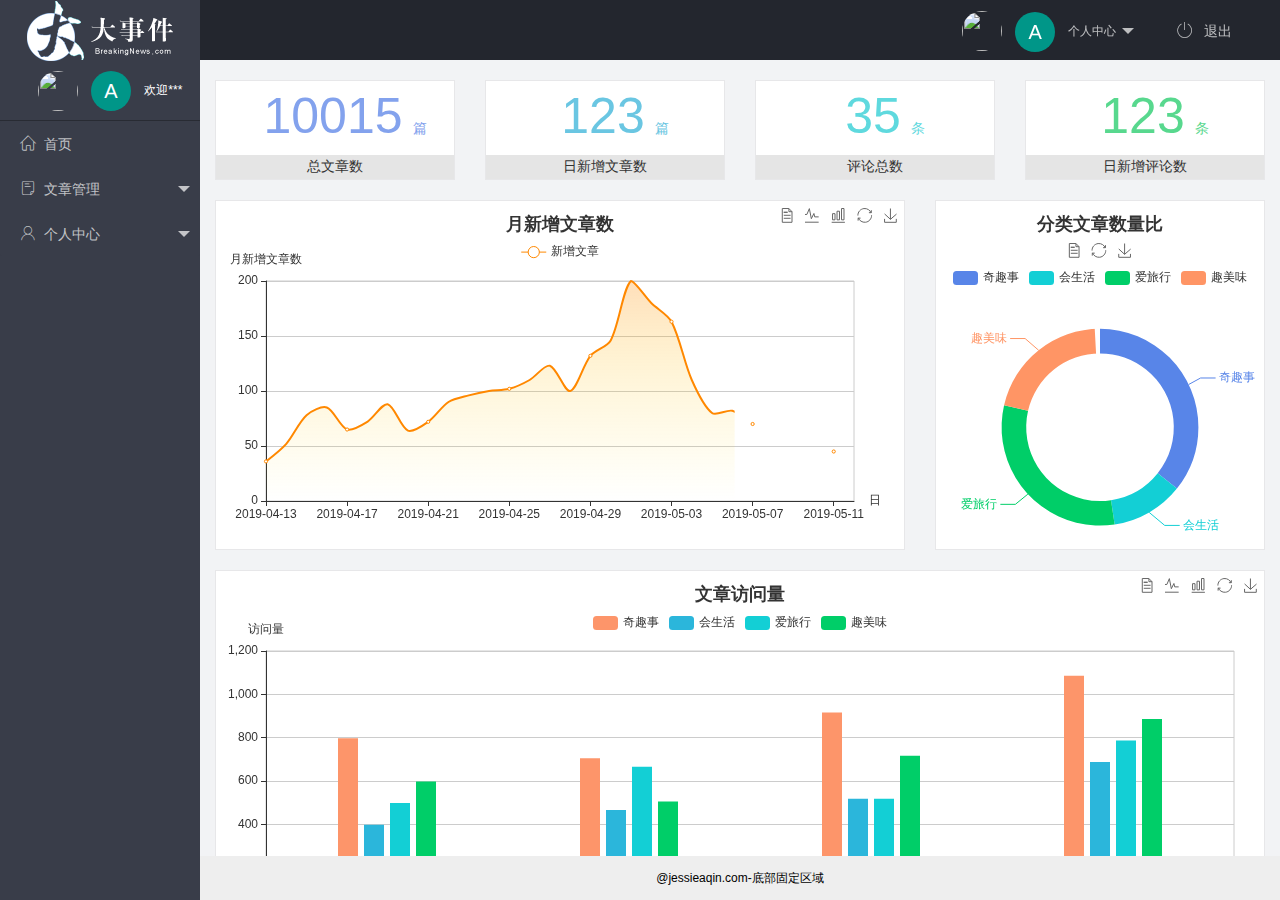
==== commit 42c903fc: "完成个人中心的开发" ====
--- a/home/index.html
+++ b/home/index.html
@@ -30,9 +30,9 @@
                         个人中心
                     </a>
                     <dl class="layui-nav-child">
-                        <dd><a href="">基本资料</a></dd>
-                        <dd><a href="">更换头像</a></dd>
-                        <dd><a href="">重置密码</a></dd>
+                        <dd><a href="/user/user_info.html" target="fm">基本资料</a></dd>
+                        <dd><a href="/user/user_avatar.html" target="fm">更换头像</a></dd>
+                        <dd><a href="/user/user_pwd.html" target="fm">重置密码</a></dd>
                     </dl>
                 </li>
                 <li class="layui-nav-item" lay-header-event="menuRight" lay-unselect>
@@ -66,11 +66,11 @@
                         <a class="" href="javascript:;">
                             <span class="iconfont icon-16"></span>文章管理</a>
                         <dl class="layui-nav-child">
-                            <dd><a href="javascript:;">
+                            <dd><a href="" target="fm">
                                     <i class="layui-icon layui-icon-app"></i>文章类别</a></dd>
-                            <dd><a href="javascript:;">
+                            <dd><a href="" target="fm">
                                     <i class="layui-icon layui-icon-app"></i>文章列表</a></dd>
-                            <dd><a href="javascript:;">
+                            <dd><a href="" target="fm">
                                     <i class="layui-icon layui-icon-app"></i>发布文章</a></dd>
                         </dl>
                     </li>
@@ -78,11 +78,11 @@
                         <a href="javascript:;">
                             <span class="iconfont icon-user"></span>个人中心</a>
                         <dl class="layui-nav-child">
-                            <dd><a href="javascript:;">
+                            <dd><a href="/user/user_info.html" target="fm">
                                     <i class="layui-icon layui-icon-app"></i>基本资料</a></dd>
-                            <dd><a href="javascript:;">
+                            <dd><a href="/user/user_avatar.html" target="fm">
                                     <i class="layui-icon layui-icon-app"></i>更换头像</a></dd>
-                            <dd><a href="javascript:;">
+                            <dd><a href="/user/user_pwd.html" target="fm">
                                     <i class="layui-icon layui-icon-app"></i>重置密码</a></dd>
                         </dl>
                     </li>
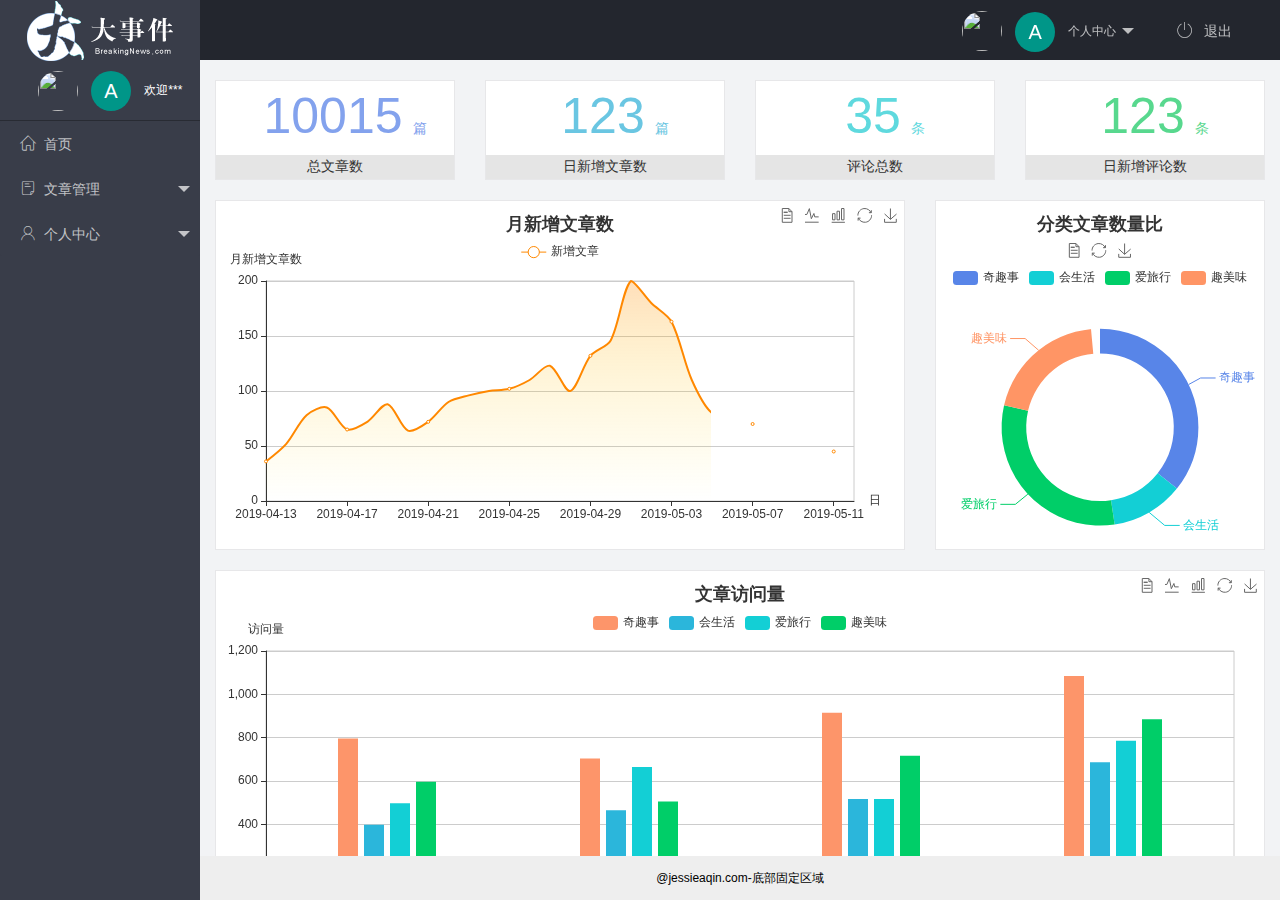
==== commit ae0b46a7: "完成文章管理的相关开发" ====
--- a/home/index.html
+++ b/home/index.html
@@ -66,11 +66,11 @@
                         <a class="" href="javascript:;">
                             <span class="iconfont icon-16"></span>文章管理</a>
                         <dl class="layui-nav-child">
-                            <dd><a href="" target="fm">
+                            <dd><a href="/article/art_cate.html" target="fm">
                                     <i class="layui-icon layui-icon-app"></i>文章类别</a></dd>
-                            <dd><a href="" target="fm">
+                            <dd><a href="/article/art_list.html" target="fm">
                                     <i class="layui-icon layui-icon-app"></i>文章列表</a></dd>
-                            <dd><a href="" target="fm">
+                            <dd><a href="/article/art_pub.html" target="fm">
                                     <i class="layui-icon layui-icon-app"></i>发布文章</a></dd>
                         </dl>
                     </li>
